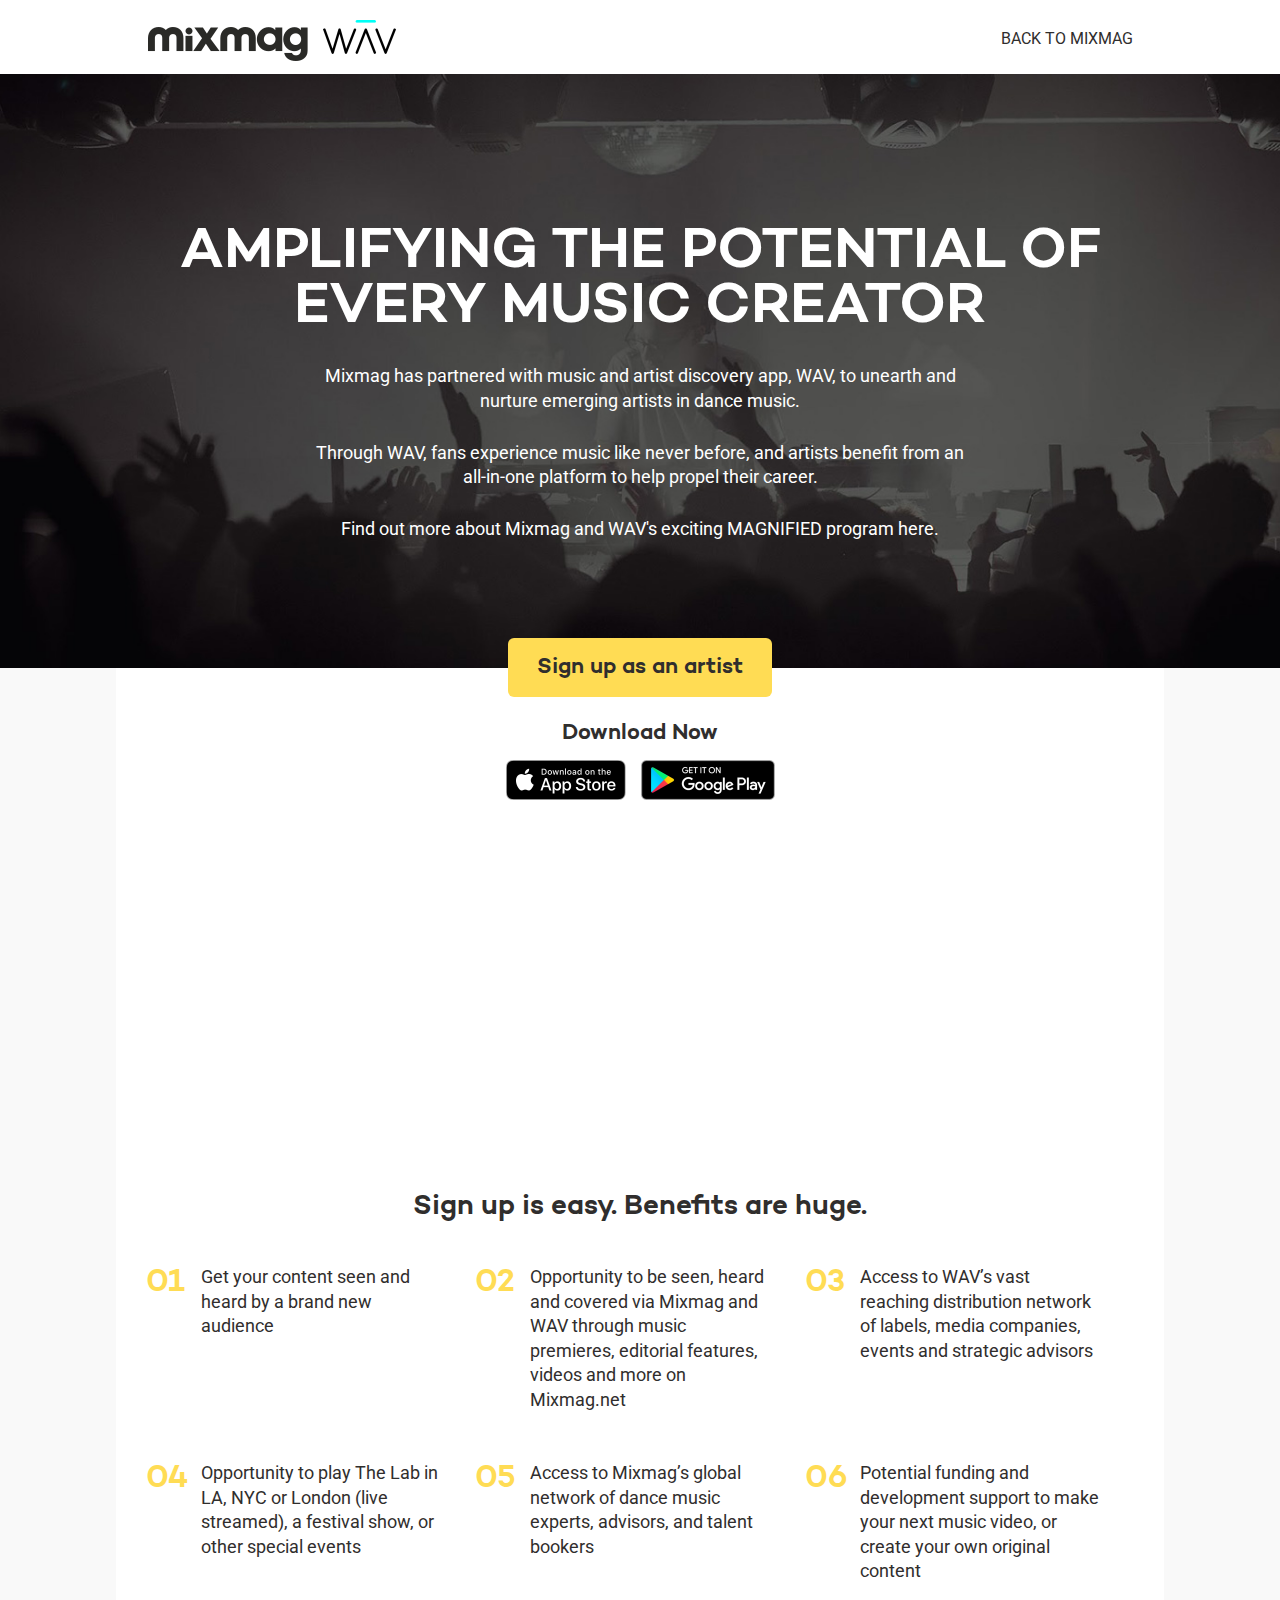
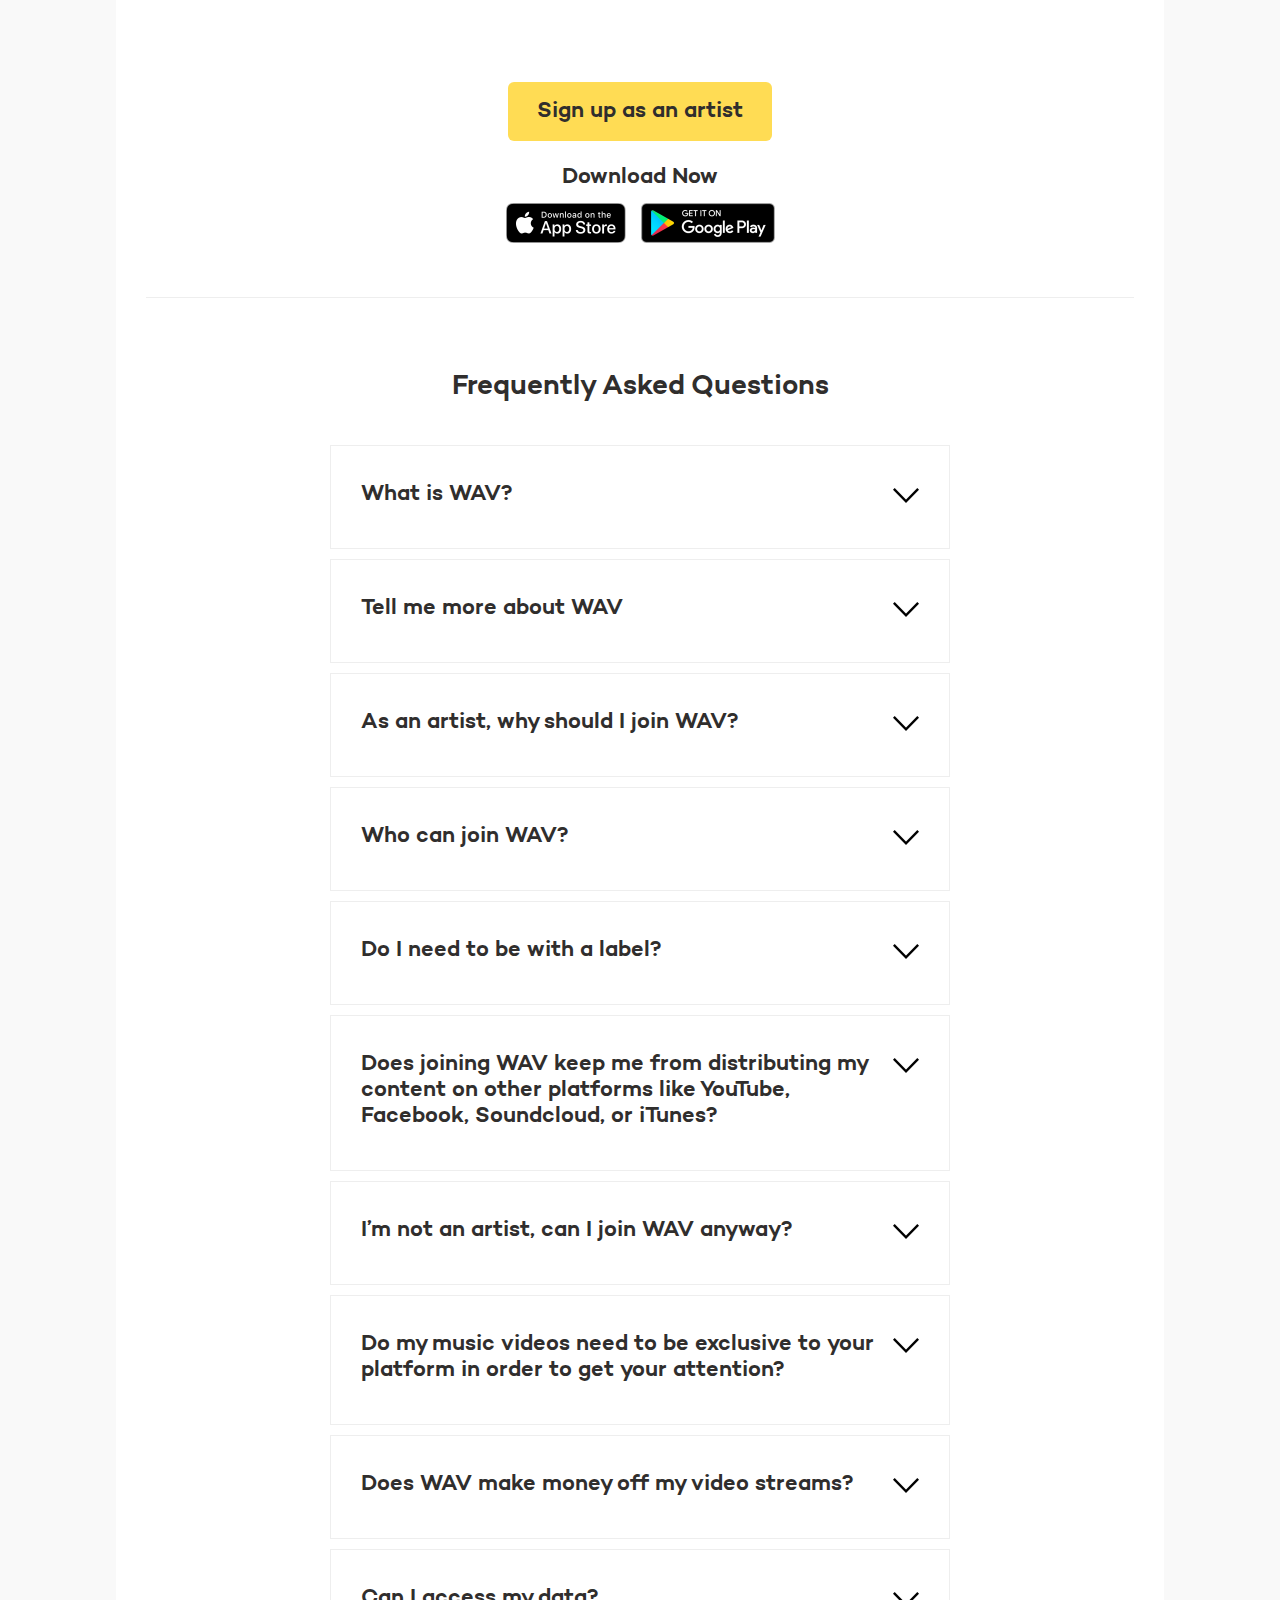
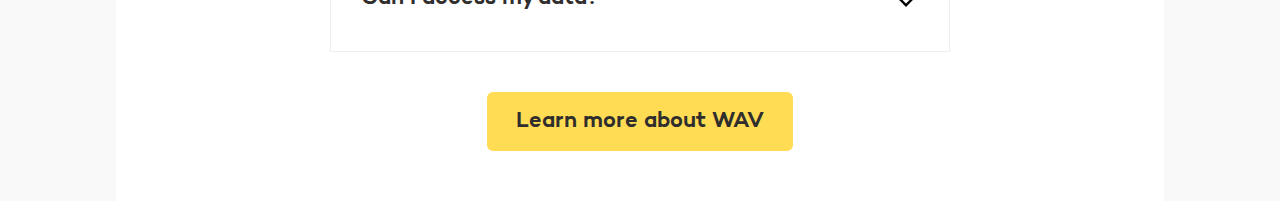
==== index.html @ dc978775 "Update index.html" ====
<!doctype html>
<html class="no-js">
<head>
	<meta charset="utf-8">
	<title>Mixmag x WAV</title>
	<meta name="description" content="">
	<meta name="keywords" content="">
	<meta name="viewport" content="width=device-width, user-scalable=no">
	<link rel="stylesheet" type="text/css" href="css/main.css">
	<link href='https://fonts.googleapis.com/css?family=Roboto:400,600' rel='stylesheet' type='text/css'>
	<!--[if lt IE 9]>
		<script src="//cdnjs.cloudflare.com/ajax/libs/html5shiv/3.7.2/html5shiv.min.js"></script>
	<![endif]-->
    <!-- Global site tag (gtag.js) - Google Analytics -->
<script async src="https://www.googletagmanager.com/gtag/js?id=UA-59534264-23"></script>
<script>
  window.dataLayer = window.dataLayer || [];
  function gtag(){dataLayer.push(arguments);}
  gtag('js', new Date());

  gtag('config', 'UA-59534264-23');
</script>
</head>
<body>
	
	<!-- Start landing_page -->
	<main class="landing_page">
		<header class="main" role="banner">
			<nav>
				<div>
					<div class="logo">
						<img class="logo-mixmag" src="images/logo-mixmag-wav@2x.png" height="42" width="248" alt="Logo wav">
					</div>
					<a href="https://mixmag.net/" class="goback">BACK TO <span>MIXMAG</span></a>
				</div>
			</nav>
			<div class="hero">
				<article>
					<h1 class="title">AMPLIFYING THE POTENTIAL OF EVERY MUSIC CREATOR</h1>
					<p>Mixmag has partnered with music and artist discovery app, WAV, to unearth and nurture emerging artists in dance music.</p>
					<p>Through WAV, fans experience music like never before, and artists benefit from an all-in-one platform to help propel their career.</p>
                    
                    <p>Find out more about Mixmag and WAV's exciting MAGNIFIED program <a href="https://mixmag.net/feature/magnified-the-artists-shaping-the-future-of-dance-music?token=fPuENewsWARDb0DiuFyl8geKh4L1HfcB" target="_blank">here</a>.</p>
				</article>
			</div>
		</header>

		<section>
			<div class="dl first">
				<div class="cta">
					<a href="https://wav.media/user/signup" target="_blank" class="">Sign up as an artist</a>
				</div>
				<span>Download Now</span>
				<div>
					<a href="https://oqk-c.tlnk.io/serve?action=click&campaign_id_ios=440393&destination_id_ios=521797&my_campaign=The%20LAB&my_publisher=Mixmag&publisher_id=360572&site_id_ios=141931" target="_blank"><img src="images/dl-appstore.png" height="40" width="120" alt=""></a>
					<a href="https://8eo-8.tlnk.io/serve?action=click&campaign_id_android=440392&destination_id_android=521796&my_campaign=The%20LAB&my_publisher=Mixmag&publisher_id=360572&site_id_android=141930" target="_blank"><img src="images/dl-gplay.png" height="40" width="134" alt=""></a>
				</div>
			</div>
			<article>

                <iframe width="560" height="315" src="https://www.youtube.com/embed/YQsqRh5EuH8" frameborder="0" allow="autoplay; encrypted-media" allowfullscreen></iframe>
                
				<div class="container">
					
					<h2 class="h2">Sign up is easy. Benefits are huge.</h2>
					<ul class="yellow-list">
						<li>
							<p>Get your content seen and heard by a brand new audience</p>
						</li>
						<li>
							<p>Opportunity to be seen, heard and covered via Mixmag and WAV through music premieres, editorial features, videos and more on Mixmag.net</p>
						</li>
						<li>
							<p>Access to WAV’s vast reaching distribution network of labels, media companies, events and strategic advisors</p>
						</li>
						<li>
							<p>Opportunity to play The Lab in LA, NYC or London (live streamed), a festival show, or other special events</p>
						</li>
						<li>
							<p>Access to Mixmag’s global network of dance music experts, advisors, and talent bookers</p>
						</li>
						<li>
							<p>Potential funding and development support to make your next music video, or create your own original content</p>
						</li>
					</ul>

					<div class="dl second">
						<div class="cta">
							<a href="https://wav.media/user/signup" target="_blank" class="">Sign up as an artist</a>
						</div>
						<span>Download Now</span>
						<div>
							<a href="https://oqk-c.tlnk.io/serve?action=click&campaign_id_ios=440393&destination_id_ios=521797&my_campaign=The%20LAB&my_publisher=Mixmag&publisher_id=360572&site_id_ios=141931" target="_blank"><img src="images/dl-appstore.png" height="40" width="120" alt=""></a>
							<a href="https://8eo-8.tlnk.io/serve?action=click&campaign_id_android=440392&destination_id_android=521796&my_campaign=The%20LAB&my_publisher=Mixmag&publisher_id=360572&site_id_android=141930" target="_blank"><img src="images/dl-gplay.png" height="40" width="134" alt=""></a>
						</div>
					</div>
				</div>
			</article>
			<article class="faq">
				<div class="container">
					<h2 class="h2">Frequently Asked Questions</h2>
				</div>

				<ul class="accordion-list maxwidth">
					<li class="accordion-item">
						<div class="accordion-toggle">
							<h4 class="q fftitle">What is WAV?</h4>
							<i><span class="screenreader">toggle</span></i>
						</div>
						<div class="accordion-content">
							<p>WAV is an artist-first music and video platform, built to empower creators and inspire fans.</p>
						</div>
					</li>
					<li class="accordion-item">
						<div class="accordion-toggle">
							<h4 class="q fftitle">Tell me more about WAV</h4>
							<i><span class="screenreader">toggle</span></i>
						</div>
						<div class="accordion-content">
							<p>WAV lets fans discover brand-new artists, live streams, original series, curated playlists, and more. If you’re an artist, WAV makes it easy for your content to be seen and heard with our dynamic platform and unique profile pages that can be shared and linked.</p>
						</div>
					</li>
					<li class="accordion-item">
						<div class="accordion-toggle">
							<h4 class="q fftitle">As an artist, why should I join WAV?</h4>
							<i><span class="screenreader">toggle</span></i>
						</div>
						<div class="accordion-content">
							<p>WAV is a one-stop shop where you can upload your music, live stream your shows, build an audience, and interact with fans in real time. WAV is always on the lookout for top talent, and the more fans engage with your content, the more access you’ll have to WAV’s production, marketing, and label resources. Did we mention fans can support you directly through digital gifts? That too.</p>
						</div>
					</li>
					<li class="accordion-item">
						<div class="accordion-toggle">
							<h4 class="q fftitle">Who can join WAV?</h4>
							<i><span class="screenreader">toggle</span></i>
						</div>
						<div class="accordion-content">
							<p>Anyone can join WAV, no matter if you’re an artist, fan, or casual listener.</p>
						</div>
					</li>
					<li class="accordion-item">
						<div class="accordion-toggle">
							<h4 class="q fftitle">Do I need to be with a label?</h4>
							<i><span class="screenreader">toggle</span></i>
						</div>
						<div class="accordion-content">
							<p>Nope. WAV is dedicated to supporting emerging artists. You can join as an independent artist or as a signed artist with a label, distributor, or publisher.</p>
						</div>
					</li>
					<li class="accordion-item">
						<div class="accordion-toggle">
							<h4 class="q fftitle">Does joining WAV keep me from distributing my content on other platforms like YouTube, Facebook, Soundcloud, or iTunes?</h4>
							<i><span class="screenreader">toggle</span></i>
						</div>
						<div class="accordion-content">
							<p>Not at all. You can use WAV on a non-exclusive basis, so you are free to use other platforms for your content.</p>
						</div>
					</li>
					<li class="accordion-item">
						<div class="accordion-toggle">
							<h4 class="q fftitle">I’m not an artist, can I join WAV anyway?</h4>
							<i><span class="screenreader">toggle</span></i>
						</div>
						<div class="accordion-content">
							<p>Absolutely. Your next favorite artist is ready and waiting to be discovered.<br />
							<a href="http://wav.media/s/mixmag" target="_blank">>Download the app here</a><br />
							Ready to rabbit-hole? You can check out curated selections from Mixmag, OWSLA, and Dirtybird, as well as provocative original series, featuring Carl Craig, Danny Daze, Wax Motif, Migos, 21 Savage, Sonny Digital, Ghostface Killah, and Skrillex.</p>
						</div>
					</li>
					<li class="accordion-item">
						<div class="accordion-toggle">
							<h4 class="q fftitle">Do my music videos need to be exclusive to your platform in order to get your attention?</h4>
							<i><span class="screenreader">toggle</span></i>
						</div>
						<div class="accordion-content">
							<p>No. Great music, strong hustle, and engaged fans get our attention.</p>
						</div>
					</li>
					<li class="accordion-item">
						<div class="accordion-toggle">
							<h4 class="q fftitle">Does WAV make money off my video streams?</h4>
							<i><span class="screenreader">toggle</span></i>
						</div>
						<div class="accordion-content">
							<p>The only revenue WAV makes is through in-app purchases. We split the earnings, returning 70% back to our artist partners. Other than that, we do not generate revenue via ads, etc.</p>
						</div>
					</li>
					<li class="accordion-item">
						<div class="accordion-toggle">
							<h4 class="q fftitle">Can I access my data?</h4>
							<i><span class="screenreader">toggle</span></i>
						</div>
						<div class="accordion-content">
							<p>Yes! Your artist profile page is not only a hub for your music and video content, but it gives you access to all of your insights in one place.</p>
						</div>
					</li>
				</ul>

				<div class="cta">
					<a href="http://wav.media/event/conversion/mixmag" target="_blank" class="">Learn more about WAV </a>
				</div>
			</article>
		</section>

	</main>
	<script>
		window.jQuery || document.write('<script type="text/javascript" src="http://code.jquery.com/jquery-1.9.1.min.js"><\/script>')
	</script>
	<script src="js/main.js"></script>
	<!-- End landing_page -->
</body>
</html>
---- css/main.css ----
@import url("//hello.myfonts.net/count/37441d");
.screenreader { margin: -1px; padding: 0; width: 1px; height: 1px; overflow: hidden; clip: rect(0 0 0 0); clip: rect(0, 0, 0, 0); position: absolute; }

.landing_page { /* Normalization */ /* Universal inheritance */ /* Opinionated defaults */ }
.landing_page img { border: 0; }
.landing_page :root { -ms-overflow-style: -ms-autohiding-scrollbar; overflow-y: scroll; -webkit-text-size-adjust: 100%; -moz-text-size-adjust: 100%; -ms-text-size-adjust: 100%; text-size-adjust: 100%; }
.landing_page audio:not([controls]) { display: none; }
.landing_page details { display: block; }
.landing_page input[type="number"] { width: auto; }
.landing_page input[type="search"] { -webkit-appearance: textfield; }
.landing_page input[type="search"]::-webkit-search-cancel-button, .landing_page input[type="search"]::-webkit-search-decoration { -webkit-appearance: none; }
.landing_page main { display: block; }
.landing_page summary { display: block; }
.landing_page pre { overflow: auto; }
.landing_page progress { display: inline-block; }
.landing_page small { font-size: 75%; }
.landing_page template { display: none; }
.landing_page textarea { overflow: auto; }
.landing_page [hidden] { display: none; }
.landing_page [unselectable] { -webkit-user-select: none; -moz-user-select: none; -ms-user-select: none; user-select: none; }
.landing_page *, .landing_page *::before, .landing_page *::after { -webkit-box-sizing: inherit; box-sizing: inherit; text-decoration: inherit; }
.landing_page * { color: inherit; font-family: inherit; font-size: inherit; font-style: inherit; line-height: inherit; }
.landing_page *, .landing_page *::before, .landing_page *::after { border-style: solid; border-width: 0; }
.landing_page * { margin: 0; padding: 0; }
.landing_page :root { -webkit-box-sizing: border-box; box-sizing: border-box; cursor: default; font-family: sans-serif; line-height: 1.5em; text-rendering: optimizeLegibility; vertical-align: top; }
.landing_page button, .landing_page input, .landing_page select, .landing_page textarea { background: transparent; }
.landing_page code, .landing_page kbd, .landing_page pre, .landing_page samp { font-family: monospace, monospace; }
.landing_page input { min-height: 1.5em; }
.landing_page nav ol, .landing_page nav ul { list-style: none; }
.landing_page select { -moz-appearance: none; -webkit-appearance: none; }
.landing_page select::-ms-expand { display: none; }
.landing_page select::-ms-value { color: currentColor; }
.landing_page table { border-collapse: collapse; border-spacing: 0; }
.landing_page textarea { resize: vertical; }
.landing_page ::-moz-selection { background-color: #1F365B; color: #fff; text-shadow: none; }
.landing_page ::selection { background-color: #1F365B; color: #fff; text-shadow: none; }
@media screen { .landing_page [hidden~="screen"] { display: inherit; }
  .landing_page [hidden~="screen"]:not(:active):not(:focus):not(:target) { clip: rect(0 0 0 0) !important; position: absolute !important; } }

@font-face { font-family: 'Interstate-BlackCond'; src: url("../fonts/Interstate-BlackCond.ttf") format("truetype"); font-weight: normal; font-style: normal; }
@font-face { font-family: 'Interstate-Bold'; src: url("../fonts/Interstate-Bold.ttf") format("truetype"); font-weight: normal; font-style: normal; }
@font-face { font-family: 'Interstate-BoldCond'; src: url("../fonts/Interstate-BoldCond.ttf") format("truetype"); font-weight: normal; font-style: normal; }
@font-face { font-family: 'Interstate-Regular'; src: url("../fonts/Interstate-Regular.ttf") format("truetype"); font-weight: normal; font-style: normal; }
/* @import must be at top of file, otherwise CSS will not work */
@font-face { font-family: 'Campton-SemiBold'; src: url("../fonts/37441D_0_0.eot"); src: url("../fonts/37441D_0_0.eot?#iefix") format("embedded-opentype"), url("../fonts/37441D_0_0.woff2") format("woff2"), url("../fonts/37441D_0_0.woff") format("woff"), url("../fonts/37441D_0_0.ttf") format("truetype"); }
html, body { height: 100%; margin: 0; padding: 0; }

/* ==========================================================================
	 Author's custom styles
	 ========================================================================== */
.landing_page { padding: 0; margin: 0 auto; color: #333; font-size: 22px; font-size: 1.375rem; line-height: 1.37; font-family: "Roboto", sans-serif; font-weight: normal; color: #302E2D; text-align: center; -webkit-font-smoothing: antialiased; -moz-osx-font-smoothing: grayscale; background-color: #f9f9f9; }
.landing_page strong { font-weight: 600; }
.landing_page .ftitle { font-family: "Campton-SemiBold", sans-serif; font-weight: normal; }
.landing_page h1, .landing_page h2, .landing_page h3, .landing_page h4 { font-family: "Campton-SemiBold", sans-serif; line-height: 100%; margin: 0; font-weight: normal; }
.landing_page a { text-decoration: none; }
.landing_page p { margin: 0; }
.landing_page img { height: auto; max-width: 100%; }
.landing_page article { position: relative; margin-left: auto; margin-right: auto; }
.landing_page section { margin-left: auto; margin-right: auto; max-width: 1048px; background-color: #fff; }
.landing_page section p { margin-bottom: 1em; }
.landing_page section p a { text-decoration: underline; font-weight: 600; }
.landing_page section p a:hover { text-decoration: none; }
.landing_page .transi, .landing_page .accordion-list .accordion-item .accordion-content { -webkit-transition: all 300ms ease-in-out; transition: all 300ms ease-in-out; }
.landing_page .videoWrapper { position: relative; height: 327px; }
.landing_page .videoWrapper iframe { position: absolute; top: 0; left: 0; width: 100%; height: 100%; }
.landing_page .video { position: relative; }
.landing_page .video .videoWrapper { display: none; background-color: #fff; }
.landing_page .video img { display: block; }
.landing_page .video .videoCTA { cursor: pointer; }
.landing_page .video .videoCTA:hover .play { opacity: 1; }
.landing_page .video .play { opacity: 0.6; -webkit-transition: 300ms ease-in-out; transition: 300ms ease-in-out; position: absolute; top: 50%; left: 50%; margin-left: -43px; margin-top: -49px; }
.landing_page .alignMiddle { height: 268px; }
.landing_page .alignMiddle p { padding: 0 40px; }
.landing_page .alignMiddle p:last-child { margin-bottom: 0; }
.landing_page .maxwidth { max-width: 620px; margin-left: auto; margin-right: auto; }
.landing_page .container, .landing_page .accordion-list .accordion-item .accordion-toggle, .landing_page .accordion-list .accordion-item .accordion-content p { padding: 0 30px; }
.landing_page .dl { position: relative; z-index: 10; text-align: center; }
.landing_page .dl span { font-family: "Campton-SemiBold", sans-serif; display: inline-block; margin-bottom: 10px; }
.landing_page .dl a { display: inline-block; margin: 0 5px; }
.landing_page .dl img { display: inline-block; }
.landing_page .dl.first { position: relative; top: -30px; }
.landing_page .dl.second { margin-bottom: 46px; }
.landing_page .cta { width: 100%; text-align: center; }
.landing_page .cta a { -webkit-transition: all 0.15s ease; transition: all 0.15s ease; font-family: "Campton-SemiBold", sans-serif; display: inline-block; margin-left: auto; margin-right: auto; background: #FFDC54; text-align: center; border-radius: 6px; font-size: 22px; font-size: 1.375rem; line-height: 59px; padding: 0 29px; margin-bottom: 20px; }
.landing_page .cta a:hover { background-color: #E2C34A; }
.landing_page header.main { margin-left: auto; margin-right: auto; text-align: left; }
.landing_page header.main nav { background-color: #fff; position: fixed; top: 0; left: 0; right: 0; margin-left: auto; margin-right: auto; z-index: 20; padding-top: 20px; padding-bottom: 5px; padding-left: 20px; padding-right: 20px; }
.landing_page header.main nav div { max-width: 985px; margin-left: auto; margin-right: auto; position: relative; }
.landing_page header.main nav .logo-mixmag { width: 200px; }
@media only screen and (min-width: 450px) { .landing_page header.main nav .logo-mixmag { width: 248px; } }
.landing_page header.main nav a.goback { font-size: 16px; font-size: 1rem; line-height: 95%; padding-top: 5px; position: absolute; top: 0; right: 0; }
@media only screen and (min-width: 600px) { .landing_page header.main nav a.goback { padding-top: 11px; } }
.landing_page header.main nav a.goback span { display: block; }
@media only screen and (min-width: 600px) { .landing_page header.main nav a.goback span { display: inline; } }
.landing_page header.main .hero { text-align: center; color: #fff; background: url(../images/hero_bg.jpg) center top no-repeat; background-size: cover; position: relative; }
.landing_page header.main .hero article { padding-top: 155px; padding-left: 30px; padding-right: 30px; padding-bottom: 107px; }
@media only screen and (min-width: 600px) { .landing_page header.main .hero article { padding-top: 225px; padding-bottom: 100px; } }
.landing_page header.main .hero .title { text-transform: uppercase; line-height: 95%; font-size: 7vw; margin-bottom: 40px; max-width: 1008px; margin-left: auto; margin-right: auto; }
@media only screen and (min-width: 450px) { .landing_page header.main .hero .title { font-size: 40px; font-size: 2.5rem; } }
@media only screen and (min-width: 600px) { .landing_page header.main .hero .title { margin-bottom: 29px; font-size: 58px; font-size: 3.625rem; } }
.landing_page header.main .hero p { max-width: 660px; margin-left: auto; margin-right: auto; margin-bottom: 1.5em; font-size: 18px; font-size: 1.125rem; }
.landing_page .video { margin-bottom: 49px; max-width: 580px; margin-left: auto; margin-right: auto; }
@media only screen and (min-width: 600px) { .landing_page .video { padding-top: 28px; margin-bottom: 44px; } }
.landing_page .h2 { font-size: 24px; font-size: 1.5rem; margin-bottom: 32px; }
@media only screen and (min-width: 450px) { .landing_page .h2 { font-size: 28px; font-size: 1.75rem; } }
@media only screen and (min-width: 600px) { .landing_page .h2 { line-height: 52px; margin-top: 20px; } }
.landing_page .yellow-list { counter-reset: section; text-align: left; overflow: hidden; margin-bottom: 50px; }
.landing_page .yellow-list li { display: block; position: relative; }
@media only screen and (min-width: 600px) { .landing_page .yellow-list li { width: 50%; float: left; margin-bottom: 30px; }
  .landing_page .yellow-list li p { padding-right: 32px; } }
@media only screen and (min-width: 1024px) { .landing_page .yellow-list li { width: 33.33%; } }
.landing_page .yellow-list li:before { counter-increment: section; color: #FFDC54; position: absolute; left: 0; top: 0; font-family: "Campton-SemiBold", sans-serif; font-size: 32px; font-size: 2rem; content: "0" counter(section) ""; }
@media only screen and (min-width: 600px) { .landing_page .yellow-list li:before { top: -3px; } }
.landing_page .yellow-list li p { padding-left: 55px; font-size: 18px; font-size: 1.125rem; }
.landing_page .faq { position: relative; padding-top: 44px; padding-bottom: 30px; }
.landing_page .faq:before { left: 30px; right: 30px; position: absolute; top: 0; background-color: #eee; height: 1px; }
@media only screen and (min-width: 600px) { .landing_page .faq:before { display: block; content: ""; } }
.landing_page .accordion-list { text-align: left; overflow: hidden; margin-bottom: 30px; }
.landing_page .accordion-list .accordion-item { display: block; padding-bottom: 26px; border: 1px solid #EEEEEE; border-color-left: transparent; border-color-right: transparent; margin-bottom: 10px; }
@media only screen and (min-width: 600px) { .landing_page .accordion-list .accordion-item { border-color: #EEEEEE; } }
.landing_page .accordion-list .accordion-item .accordion-toggle { cursor: pointer; padding-top: 36px; position: relative; font-family: "Campton-SemiBold", sans-serif; font-size: 20px; font-size: 1.25rem; }
@media only screen and (min-width: 600px) { .landing_page .accordion-list .accordion-item .accordion-toggle { font-size: 22px; font-size: 1.375rem; } }
.landing_page .accordion-list .accordion-item .accordion-toggle .q { padding-right: 40px; padding-bottom: 14px; line-height: 118%; }
.landing_page .accordion-list .accordion-item .accordion-toggle i { -webkit-transition: all 0.1s ease; transition: all 0.1s ease; display: block; position: absolute; right: 30px; top: 42px; width: 26px; height: 15px; background: url(../images/icon-arrow.png) center top no-repeat; background-size: 100%; }
.landing_page .accordion-list .accordion-item.is-open { background-color: #F9F9F9; }
.landing_page .accordion-list .accordion-item.is-open .accordion-toggle i { -webkit-transform: rotate(180deg); transform: rotate(180deg); }
.landing_page .accordion-list .accordion-item.is-open .accordion-content { max-height: 500px; }
.landing_page .accordion-list .accordion-item .accordion-content { overflow: hidden; max-height: 0; }
.landing_page .accordion-list .accordion-item .accordion-content a { text-decoration: underline; }
.landing_page .accordion-list .accordion-item .accordion-content a:hover { text-decoration: none; }
.landing_page .accordion-list .accordion-item .accordion-content p { font-size: 18px; font-size: 1.125rem; margin-bottom: 0; }
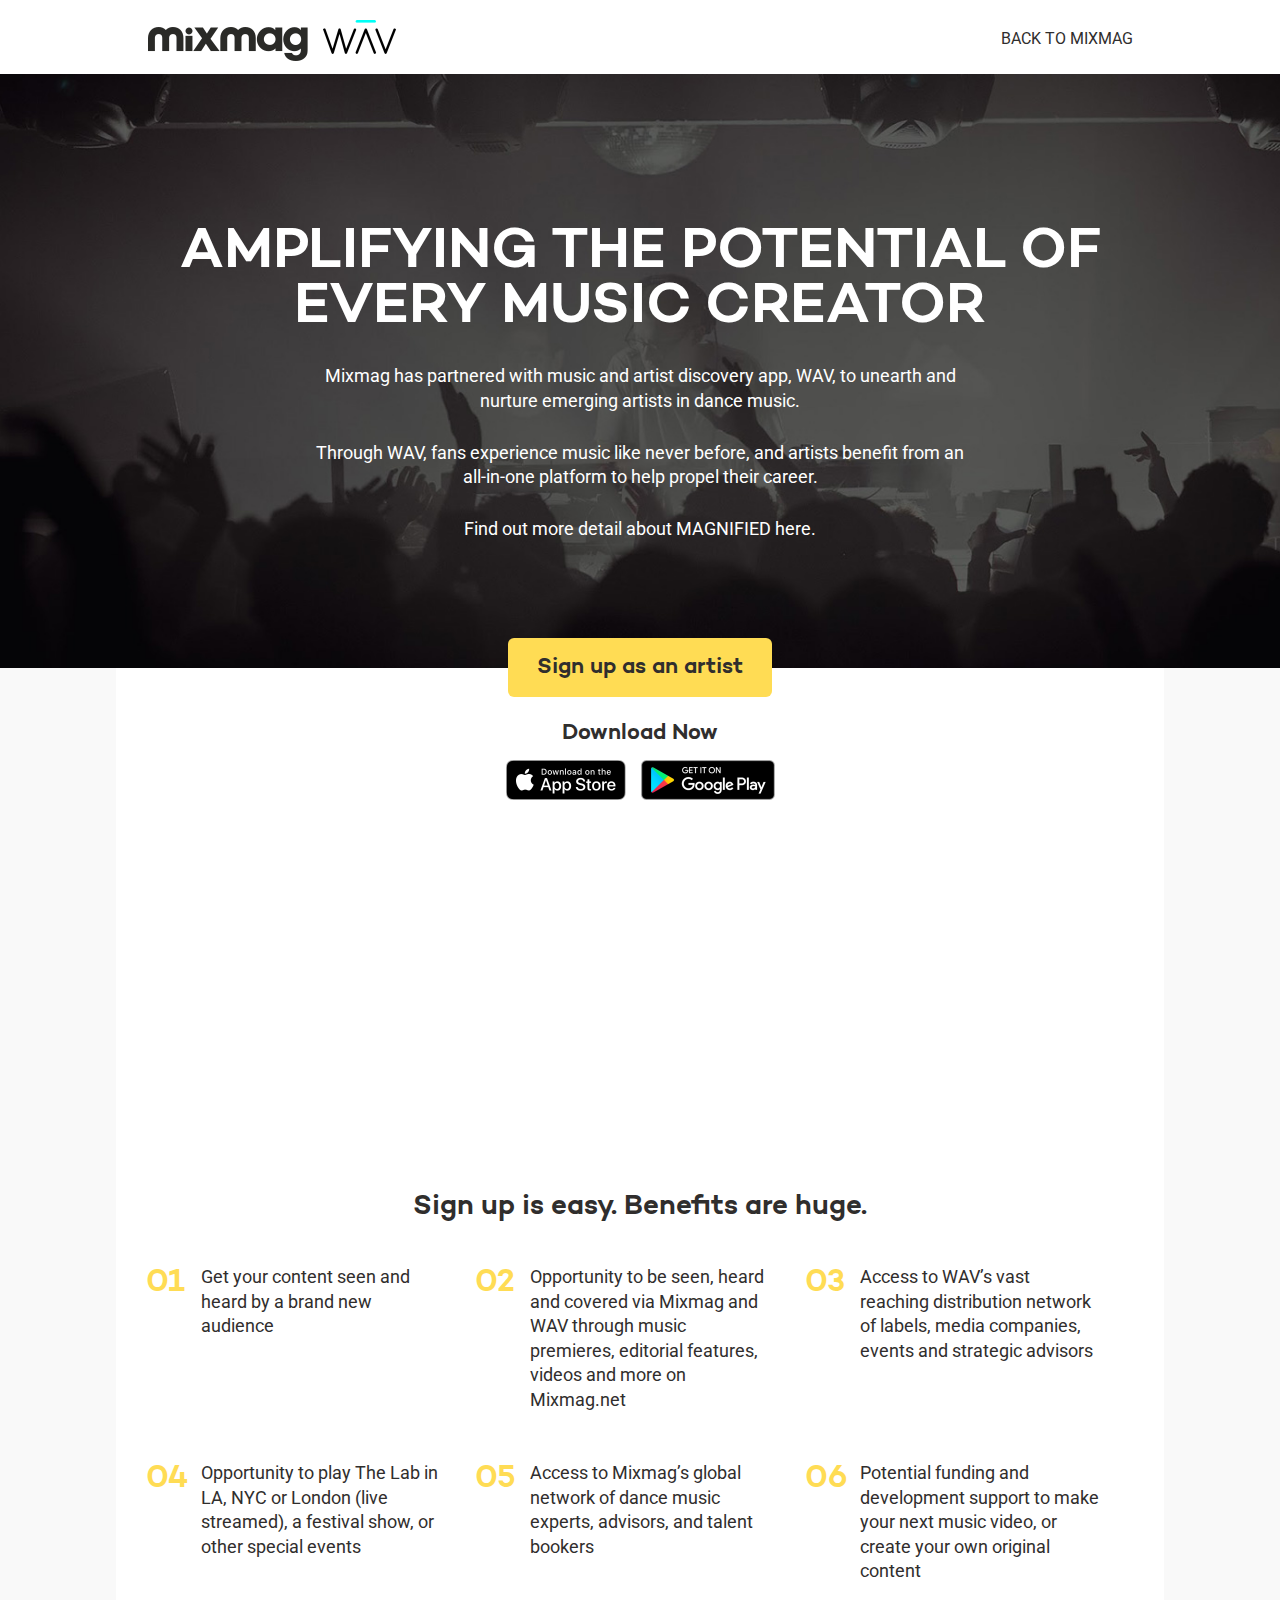
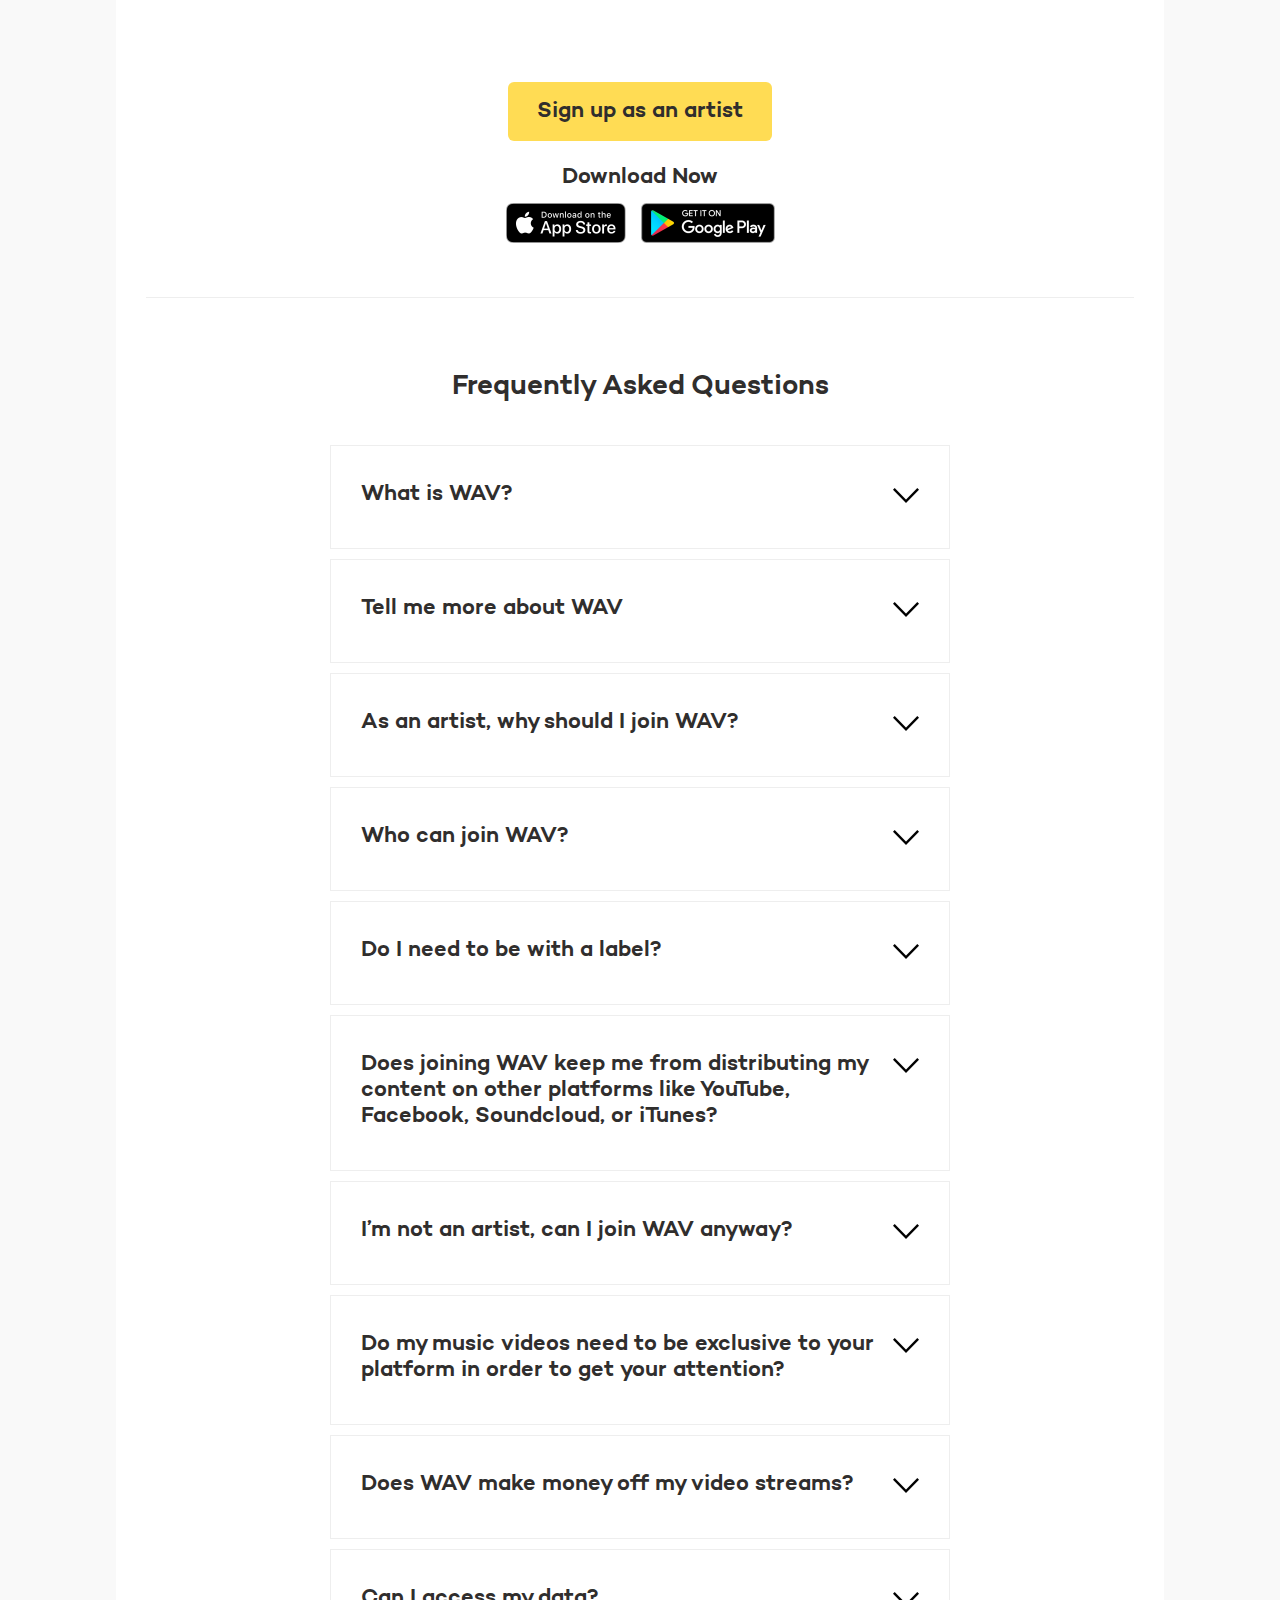
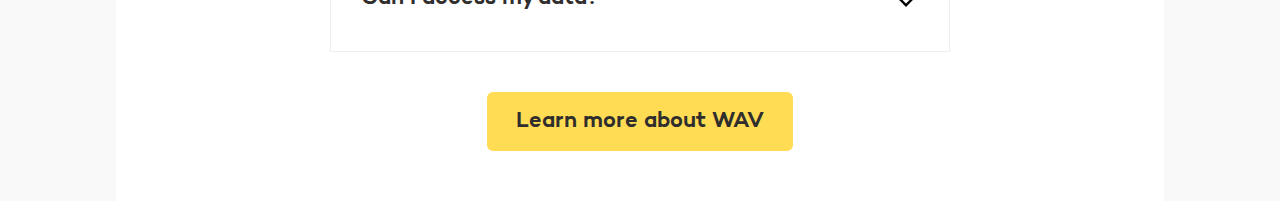
==== commit b6f5a4f9: "Update index.html" ====
--- a/index.html
+++ b/index.html
@@ -40,7 +40,7 @@
 					<p>Mixmag has partnered with music and artist discovery app, WAV, to unearth and nurture emerging artists in dance music.</p>
 					<p>Through WAV, fans experience music like never before, and artists benefit from an all-in-one platform to help propel their career.</p>
                     
-                    <p>Find out more about Mixmag and WAV's exciting MAGNIFIED program <a href="https://mixmag.net/feature/magnified-the-artists-shaping-the-future-of-dance-music?token=fPuENewsWARDb0DiuFyl8geKh4L1HfcB" target="_blank">here</a>.</p>
+                    <p class="magnified">Find out more detail about MAGNIFIED <a href="https://mixmag.net/feature/magnified-the-artists-shaping-the-future-of-dance-music?token=fPuENewsWARDb0DiuFyl8geKh4L1HfcB" target="_blank">here</a>.</p>
 				</article>
 			</div>
 		</header>
@@ -48,7 +48,7 @@
 		<section>
 			<div class="dl first">
 				<div class="cta">
-					<a href="https://wav.media/user/signup" target="_blank" class="">Sign up as an artist</a>
+					<a href="https://env-s.tlnk.io/serve?action=click&campaign_id_web=441558&destination_id_web=530400&publisher_id=360572&site_id_web=141100" target="_blank" class="">Sign up as an artist</a>
 				</div>
 				<span>Download Now</span>
 				<div>
@@ -86,7 +86,7 @@
 
 					<div class="dl second">
 						<div class="cta">
-							<a href="https://wav.media/user/signup" target="_blank" class="">Sign up as an artist</a>
+							<a href="https://env-s.tlnk.io/serve?action=click&campaign_id_web=441558&destination_id_web=530400&publisher_id=360572&site_id_web=141100" target="_blank" class="">Sign up as an artist</a>
 						</div>
 						<span>Download Now</span>
 						<div>
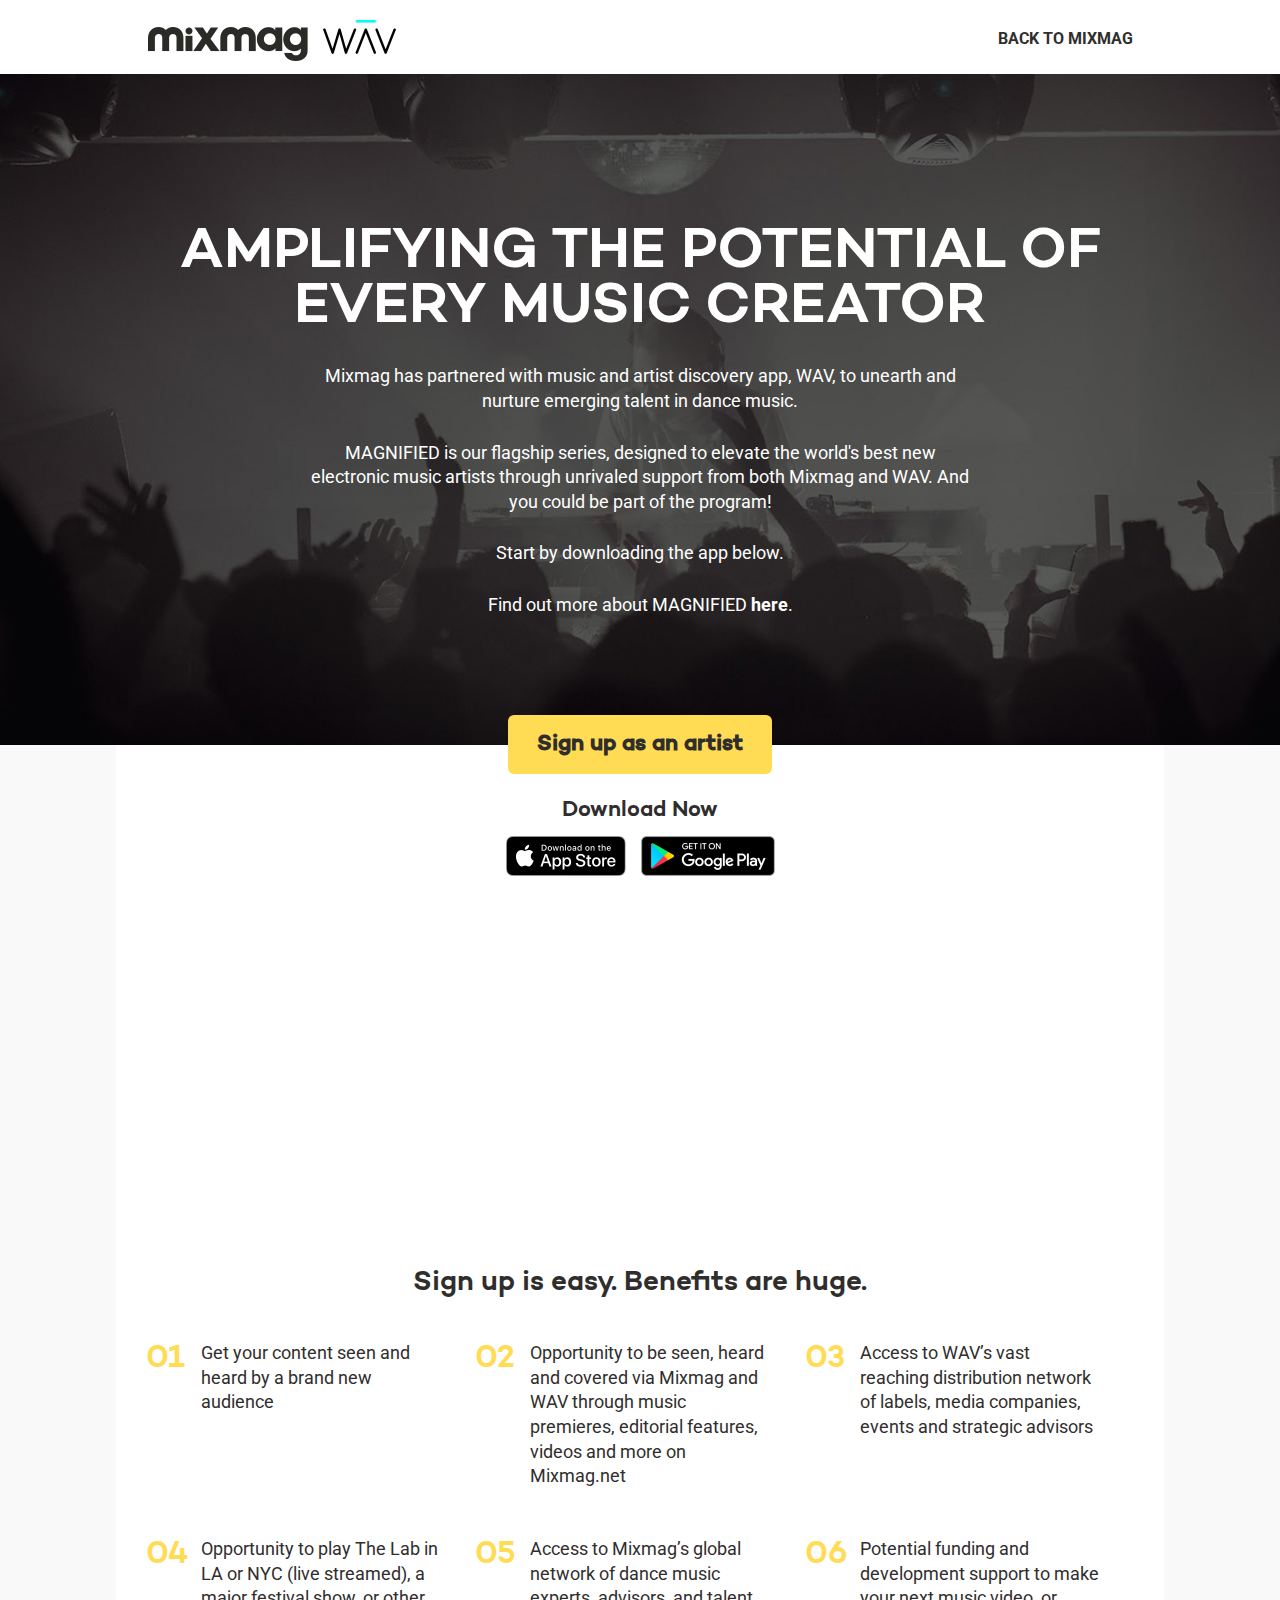
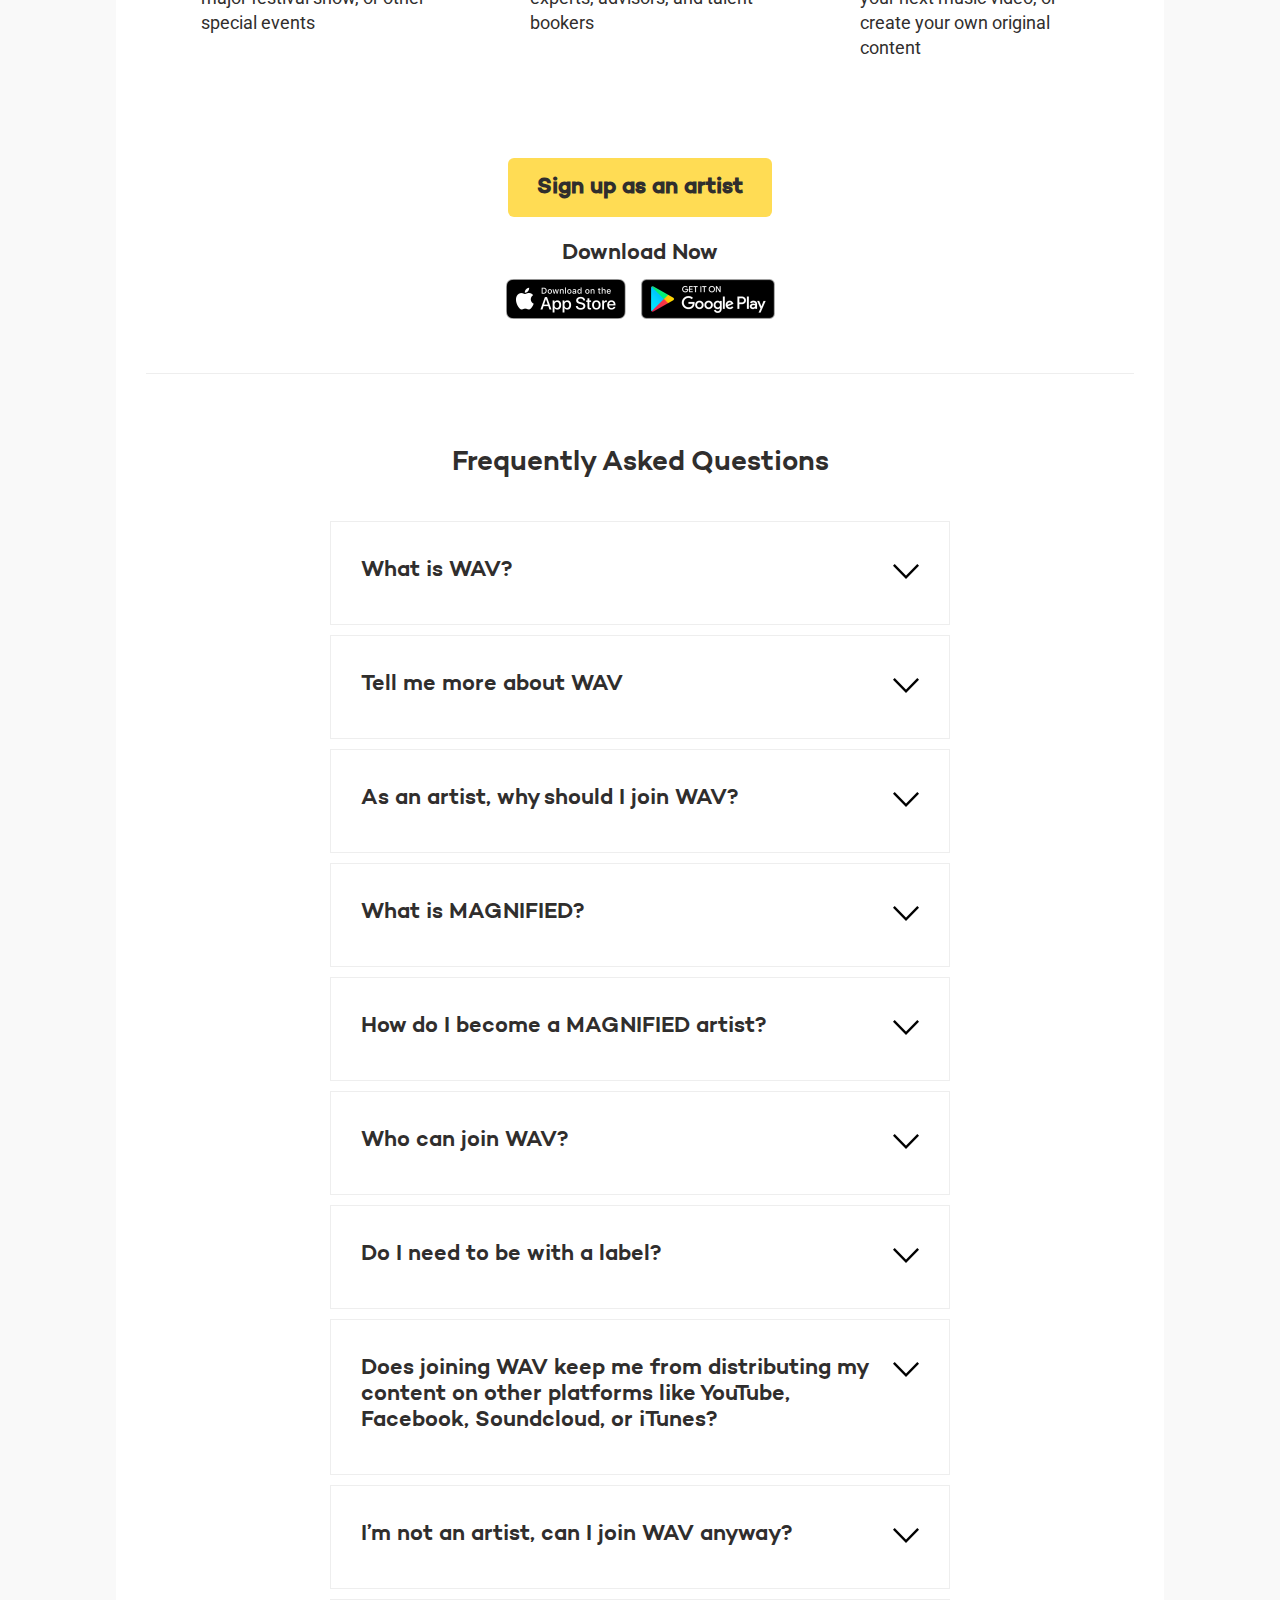
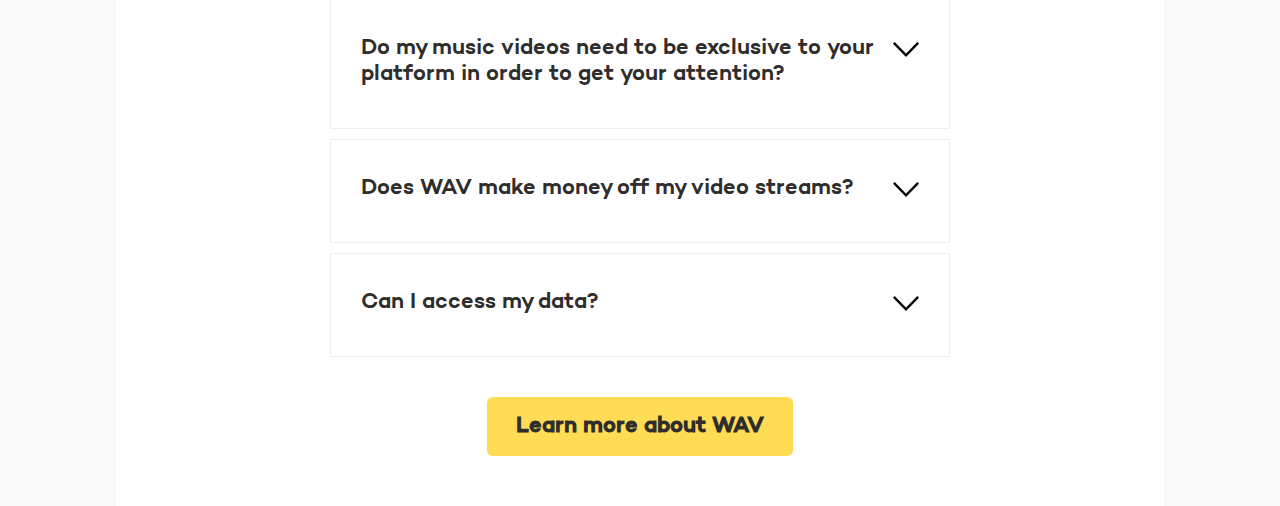
==== commit 20080718: "Update index.html" ====
--- a/index.html
+++ b/index.html
@@ -22,7 +22,7 @@
 </script>
 </head>
 <body>
-	
+
 	<!-- Start landing_page -->
 	<main class="landing_page">
 		<header class="main" role="banner">
@@ -37,10 +37,10 @@
 			<div class="hero">
 				<article>
 					<h1 class="title">AMPLIFYING THE POTENTIAL OF EVERY MUSIC CREATOR</h1>
-					<p>Mixmag has partnered with music and artist discovery app, WAV, to unearth and nurture emerging artists in dance music.</p>
-					<p>Through WAV, fans experience music like never before, and artists benefit from an all-in-one platform to help propel their career.</p>
-                    
-                    <p class="magnified">Find out more detail about MAGNIFIED <a href="https://mixmag.net/feature/magnified-the-artists-shaping-the-future-of-dance-music?token=fPuENewsWARDb0DiuFyl8geKh4L1HfcB" target="_blank">here</a>.</p>
+					<p>Mixmag has partnered with music and artist discovery app, WAV, to unearth and nurture emerging talent in dance music.</p>
+					<p>MAGNIFIED is our flagship series, designed to elevate the world's best new electronic music artists through unrivaled support from both Mixmag and WAV.  And you could be part of the program!</p>
+					<p>Start by downloading the app below.</p>
+          <p>Find out more about MAGNIFIED <a href="https://mixmag.net/feature/magnified-the-artists-shaping-the-future-of-dance-music?token=fPuENewsWARDb0DiuFyl8geKh4L1HfcB" target="_blank">here</a>.</p>
 				</article>
 			</div>
 		</header>
@@ -59,9 +59,9 @@
 			<article>
 
                 <iframe width="560" height="315" src="https://www.youtube.com/embed/YQsqRh5EuH8" frameborder="0" allow="autoplay; encrypted-media" allowfullscreen></iframe>
-                
+
 				<div class="container">
-					
+
 					<h2 class="h2">Sign up is easy. Benefits are huge.</h2>
 					<ul class="yellow-list">
 						<li>
@@ -74,7 +74,7 @@
 							<p>Access to WAV’s vast reaching distribution network of labels, media companies, events and strategic advisors</p>
 						</li>
 						<li>
-							<p>Opportunity to play The Lab in LA, NYC or London (live streamed), a festival show, or other special events</p>
+							<p>Opportunity to play The Lab in LA or NYC (live streamed), a major festival show, or other special events</p>
 						</li>
 						<li>
 							<p>Access to Mixmag’s global network of dance music experts, advisors, and talent bookers</p>
@@ -127,6 +127,26 @@
 						</div>
 						<div class="accordion-content">
 							<p>WAV is a one-stop shop where you can upload your music, live stream your shows, build an audience, and interact with fans in real time. WAV is always on the lookout for top talent, and the more fans engage with your content, the more access you’ll have to WAV’s production, marketing, and label resources. Did we mention fans can support you directly through digital gifts? That too.</p>
+						</div>
+					</li>
+					<li class="accordion-item">
+						<div class="accordion-toggle">
+							<h4 class="q fftitle">What is MAGNIFIED?</h4>
+							<i><span class="screenreader">toggle</span></i>
+						</div>
+						<div class="accordion-content">
+							<p>MAGNIFIED is WAV and Mixmag's flagship series, designed to elevate the world's best new electronic music artists through unrivaled support from both Mixmag and WAV.</p>
+						</div>
+					</li>
+					<li class="accordion-item">
+						<div class="accordion-toggle">
+							<h4 class="q fftitle">How do I become a MAGNIFIED artist?</h4>
+							<i><span class="screenreader">toggle</span></i>
+						</div>
+						<div class="accordion-content">
+							<p>To become eligible for MAGNIFIED selection is easy. Just download the WAV app for free and sign up as an artist here: <a href="http://wav.mixmag.net">wav.mixmag.net</a></p>
+							<p>Then just start uploading content – including mixes, tracks, videos and more – for the public and the Mixmag and WAV team of experts to see.</p>
+							<p>The two artists who impress judges the most will be selected before the end of 2018 and reap the rewards very soon after that. Time to magnify your music. Find out how, here</p>
 						</div>
 					</li>
 					<li class="accordion-item">
--- a/css/main.css
+++ b/css/main.css
@@ -52,7 +52,7 @@
 .landing_page strong { font-weight: 600; }
 .landing_page .ftitle { font-family: "Campton-SemiBold", sans-serif; font-weight: normal; }
 .landing_page h1, .landing_page h2, .landing_page h3, .landing_page h4 { font-family: "Campton-SemiBold", sans-serif; line-height: 100%; margin: 0; font-weight: normal; }
-.landing_page a { text-decoration: none; }
+.landing_page a { text-decoration: none; font-weight: bold; }
 .landing_page p { margin: 0; }
 .landing_page img { height: auto; max-width: 100%; }
 .landing_page article { position: relative; margin-left: auto; margin-right: auto; }
@@ -129,3 +129,5 @@
 .landing_page .accordion-list .accordion-item .accordion-content a { text-decoration: underline; }
 .landing_page .accordion-list .accordion-item .accordion-content a:hover { text-decoration: none; }
 .landing_page .accordion-list .accordion-item .accordion-content p { font-size: 18px; font-size: 1.125rem; margin-bottom: 0; }
+p.magnified {
+  font-size: 1em !important;}
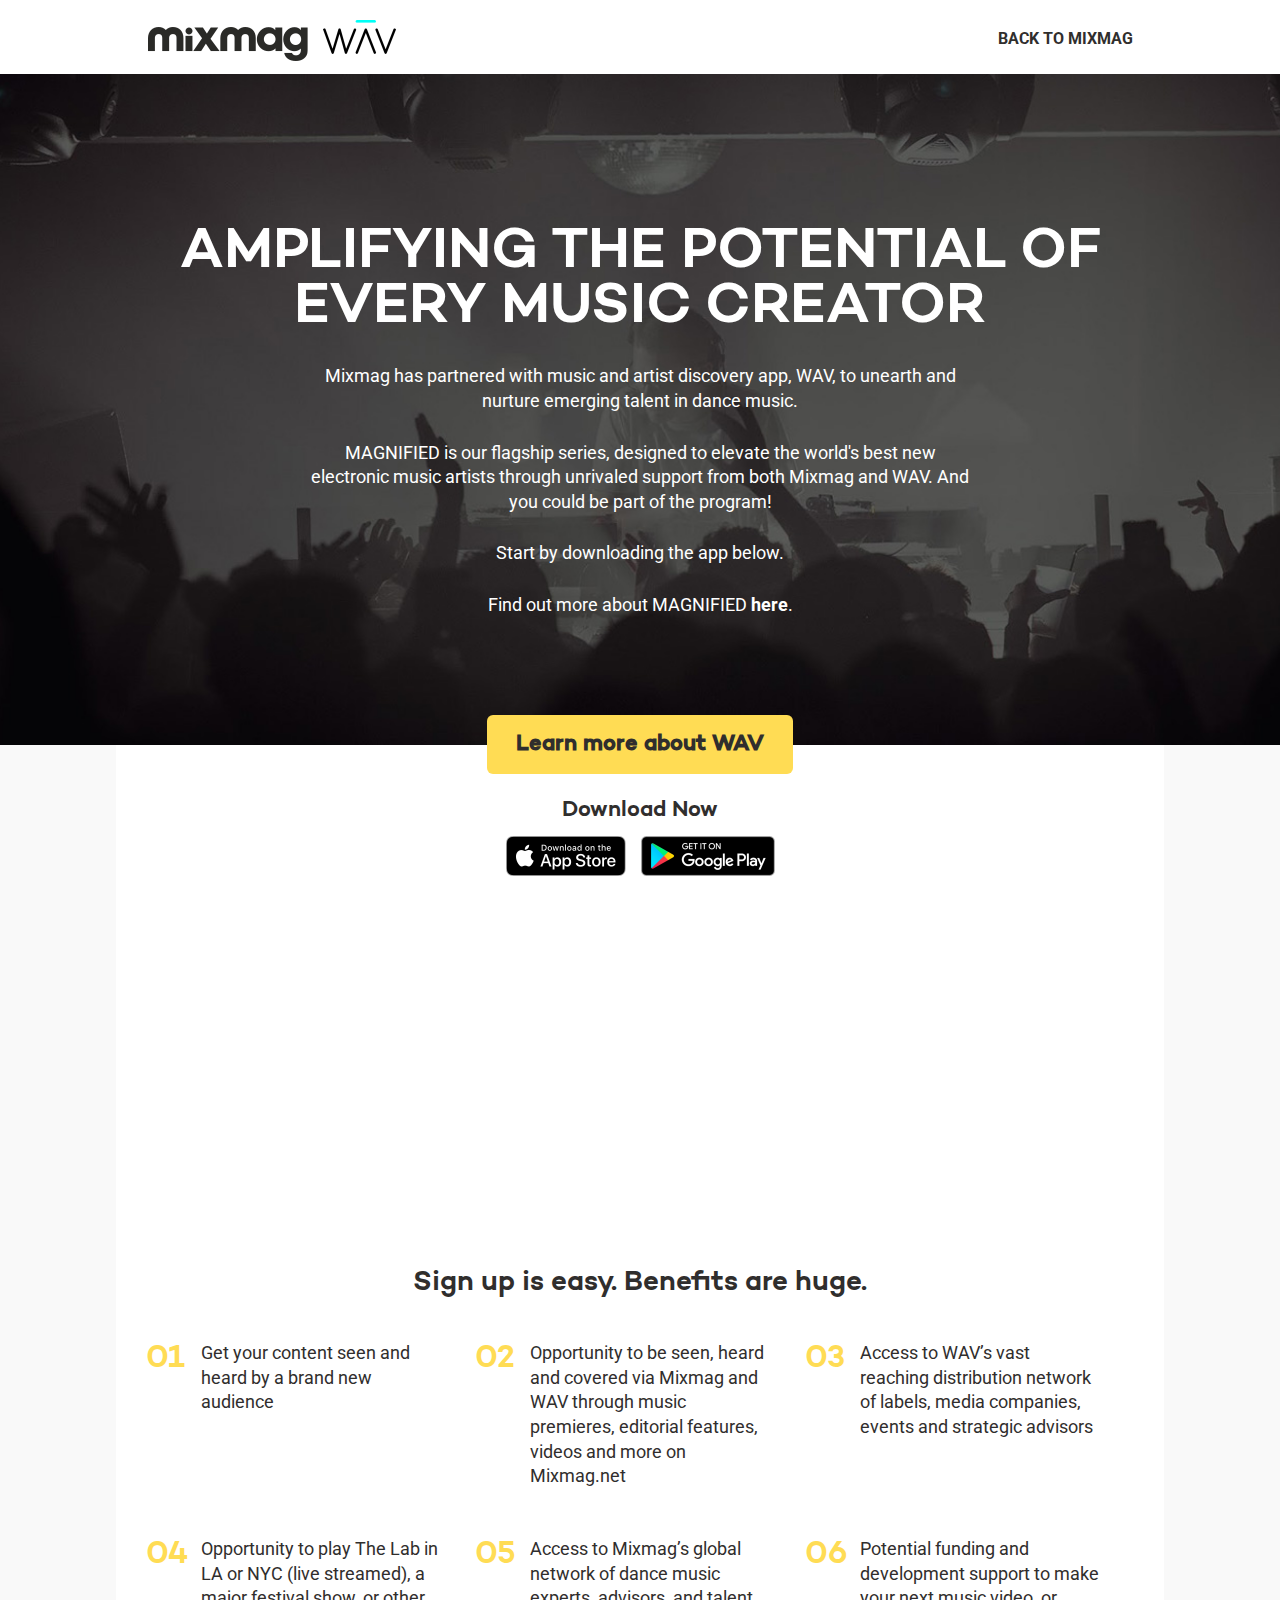
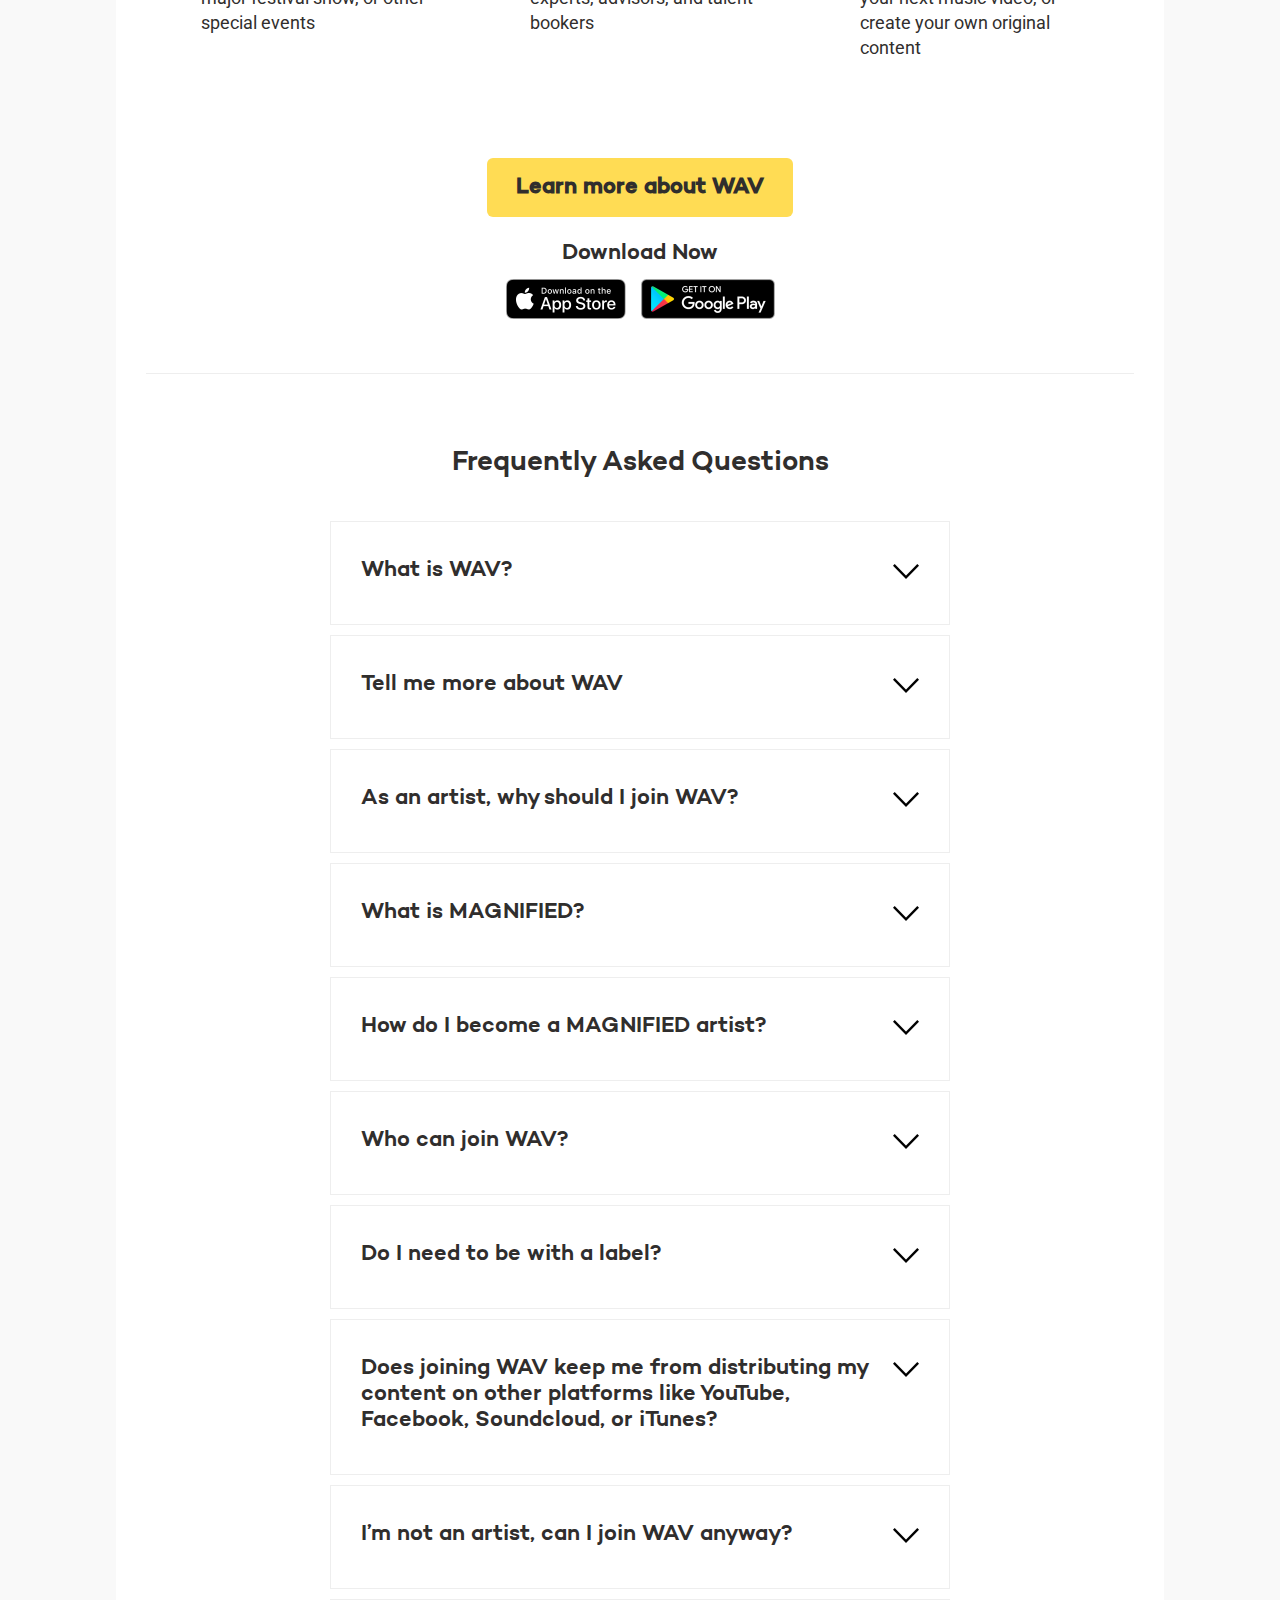
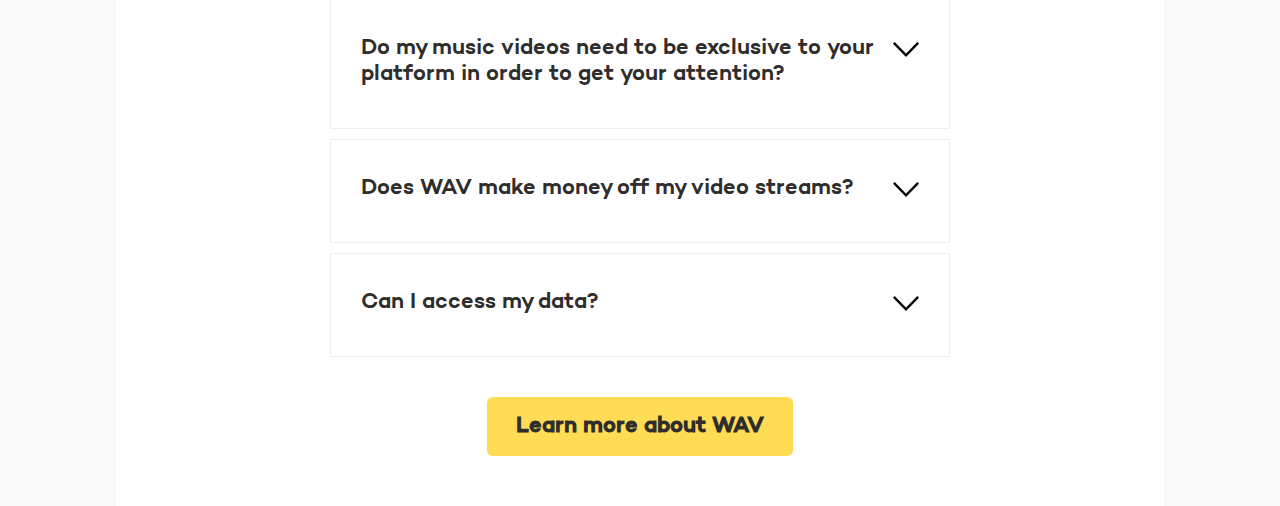
==== commit fdabfdc4: "Learn more about WAV" ====
--- a/index.html
+++ b/index.html
@@ -40,7 +40,7 @@
 					<p>Mixmag has partnered with music and artist discovery app, WAV, to unearth and nurture emerging talent in dance music.</p>
 					<p>MAGNIFIED is our flagship series, designed to elevate the world's best new electronic music artists through unrivaled support from both Mixmag and WAV.  And you could be part of the program!</p>
 					<p>Start by downloading the app below.</p>
-          <p>Find out more about MAGNIFIED <a href="https://mixmag.net/feature/magnified-the-artists-shaping-the-future-of-dance-music?token=fPuENewsWARDb0DiuFyl8geKh4L1HfcB" target="_blank">here</a>.</p>
+          <p>Find out more about MAGNIFIED <a href="https://mixmag.net/feature/magnified-helping-artists-shape-the-future-of-dance-music" target="_blank">here</a>.</p>
 				</article>
 			</div>
 		</header>
@@ -48,7 +48,7 @@
 		<section>
 			<div class="dl first">
 				<div class="cta">
-					<a href="https://env-s.tlnk.io/serve?action=click&campaign_id_web=441558&destination_id_web=530400&publisher_id=360572&site_id_web=141100" target="_blank" class="">Sign up as an artist</a>
+					<a href="http://wav.media/event/conversion/mixmag" target="_blank" class="">Learn more about WAV</a>
 				</div>
 				<span>Download Now</span>
 				<div>
@@ -86,7 +86,7 @@
 
 					<div class="dl second">
 						<div class="cta">
-							<a href="https://env-s.tlnk.io/serve?action=click&campaign_id_web=441558&destination_id_web=530400&publisher_id=360572&site_id_web=141100" target="_blank" class="">Sign up as an artist</a>
+							<a href="http://wav.media/event/conversion/mixmag" target="_blank" class="">Learn more about WAV</a>
 						</div>
 						<span>Download Now</span>
 						<div>
@@ -217,7 +217,7 @@
 				</ul>
 
 				<div class="cta">
-					<a href="http://wav.media/event/conversion/mixmag" target="_blank" class="">Learn more about WAV </a>
+					<a href="http://wav.media/event/conversion/mixmag" target="_blank" class="">Learn more about WAV</a>
 				</div>
 			</article>
 		</section>
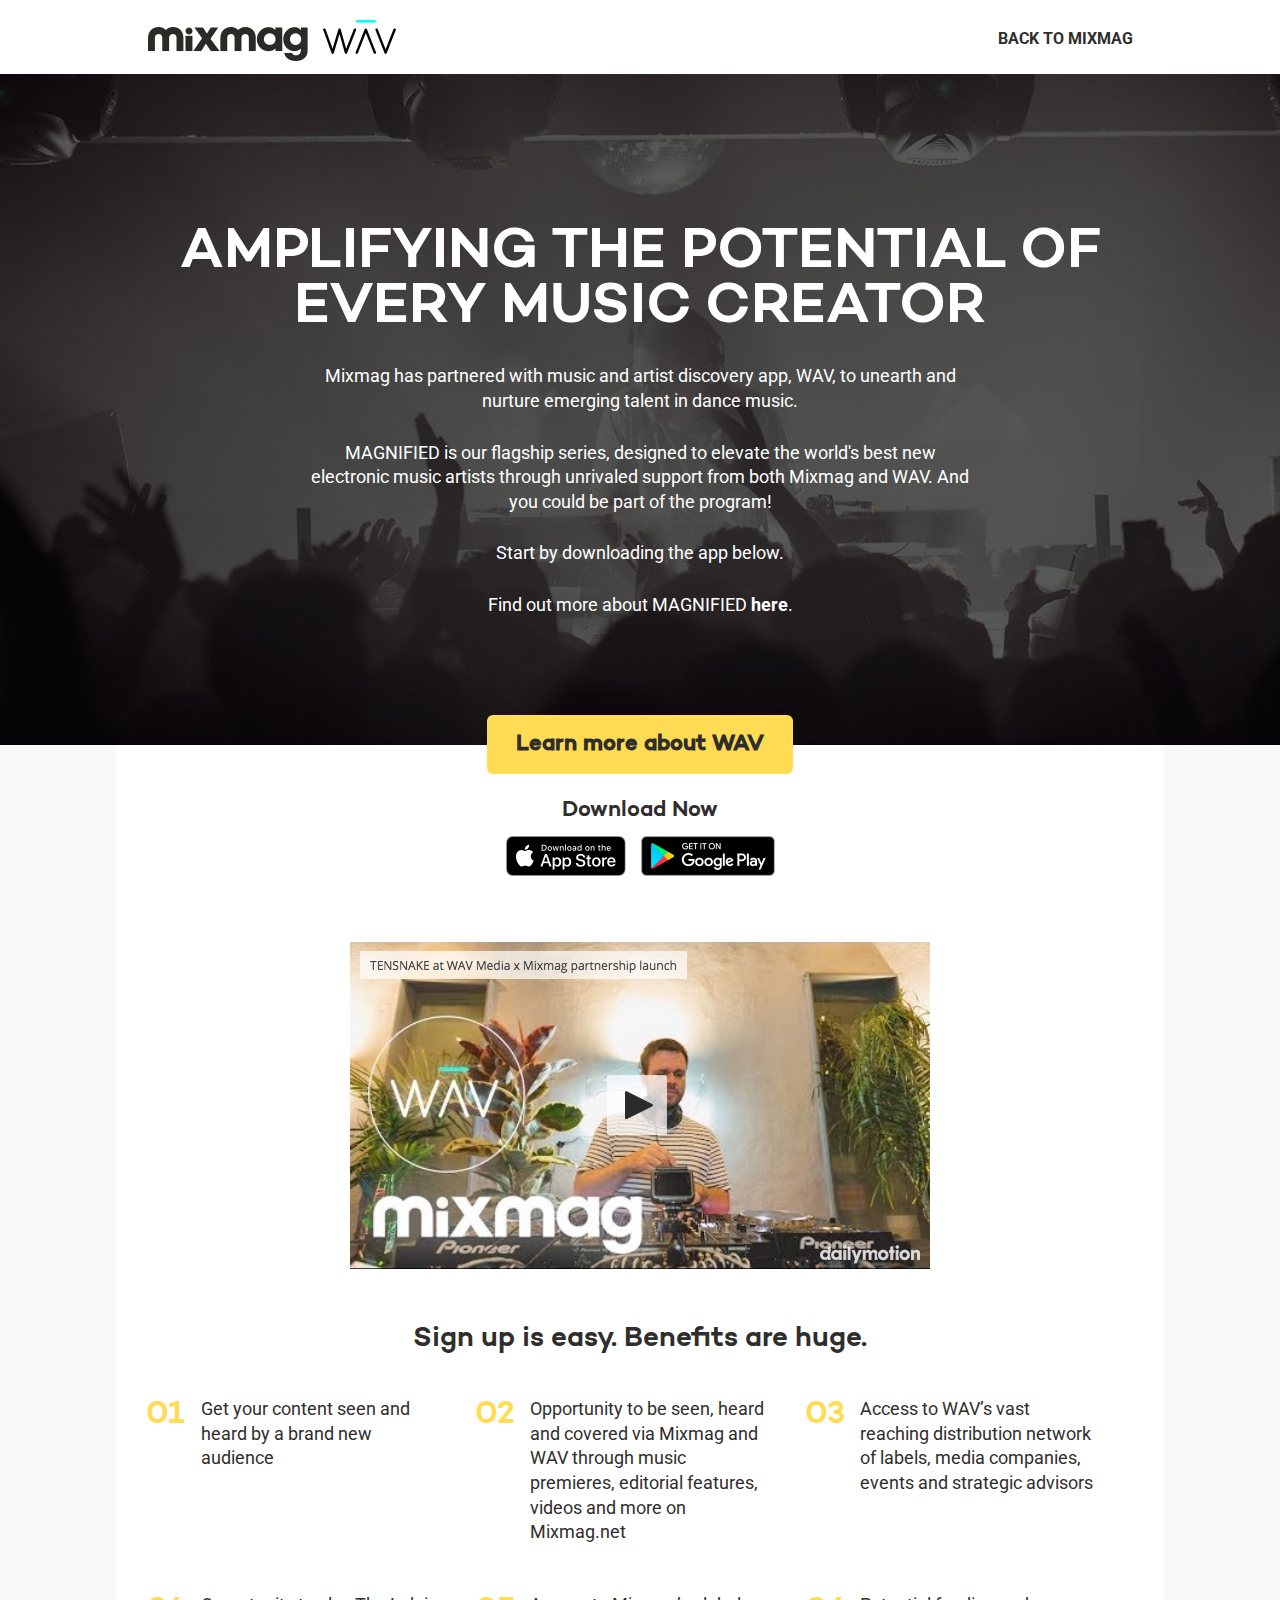
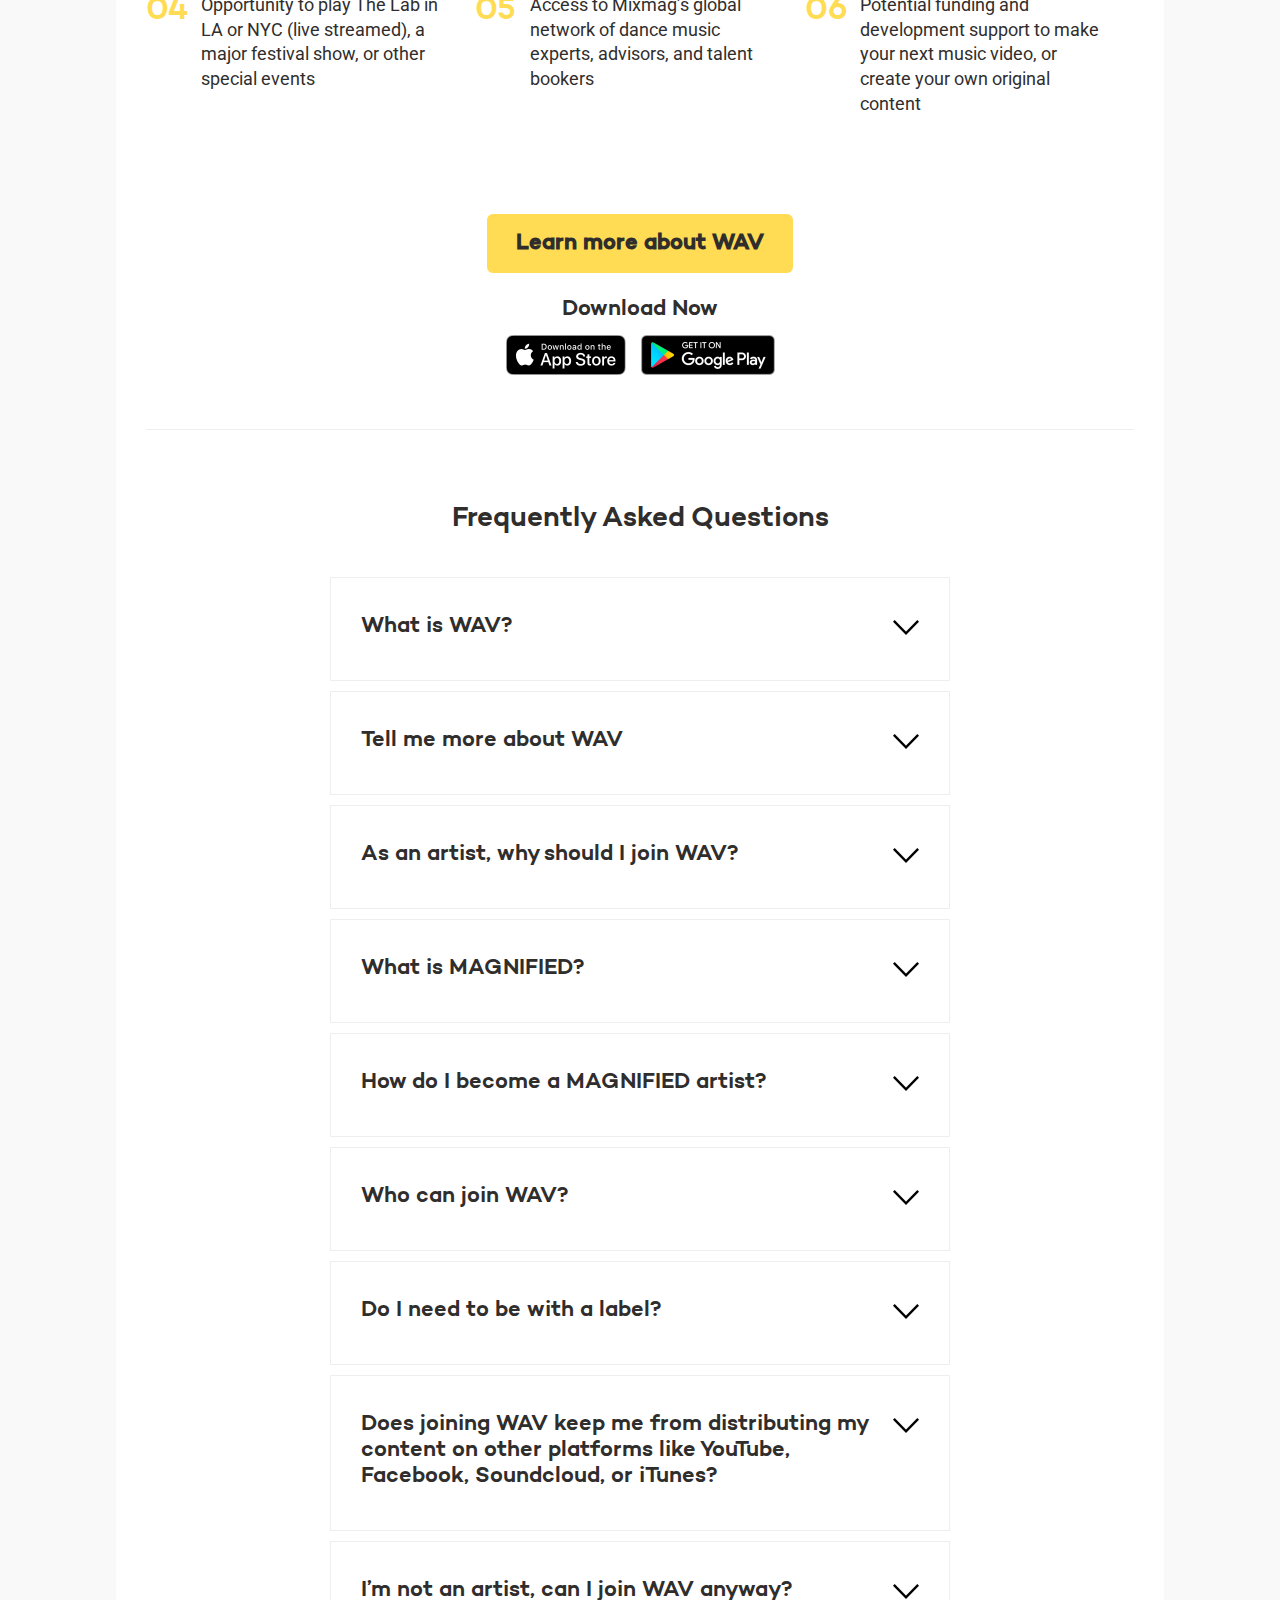
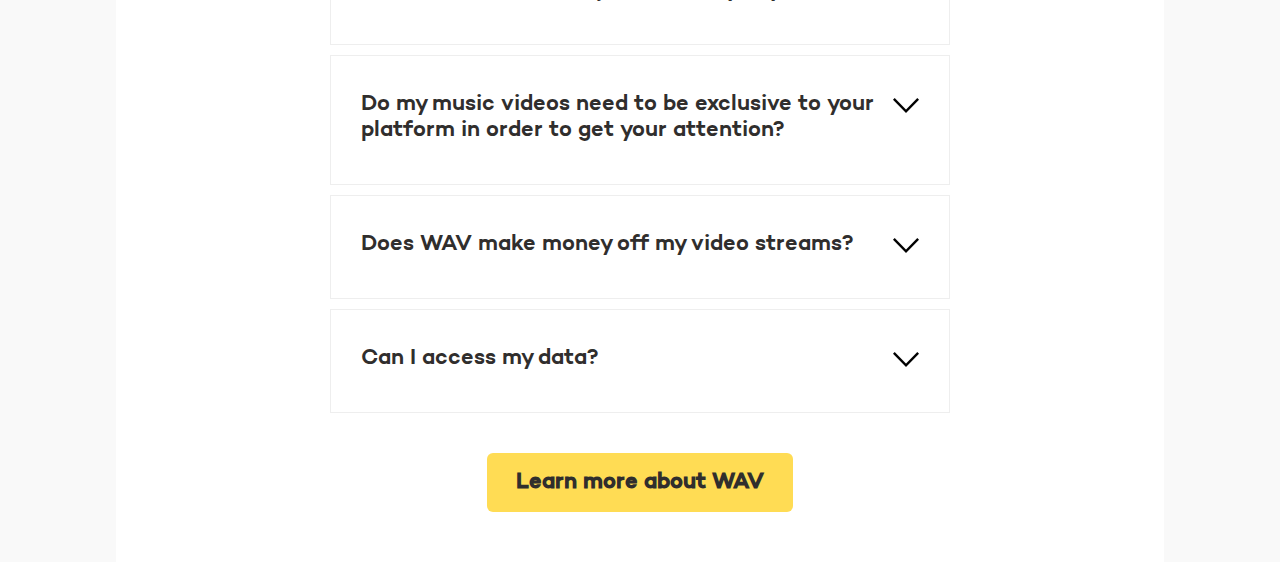
==== commit ad61a750: "Update index.html" ====
--- a/index.html
+++ b/index.html
@@ -58,7 +58,12 @@
 			</div>
 			<article>
 
-                <iframe width="560" height="315" src="https://www.youtube.com/embed/YQsqRh5EuH8" frameborder="0" allow="autoplay; encrypted-media" allowfullscreen></iframe>
+ <div class="video" data-src="https://www.youtube.com/embed/YQsqRh5EuH8?rel=0&amp;showinfo=0&amp;autoplay=1">
+<div class="videoCTA">
+<img src="images/poster.jpg" alt="Video poster">
+</div>
+<div class="videoWrapper video-player"></div>
+</div>
 
 				<div class="container">
 
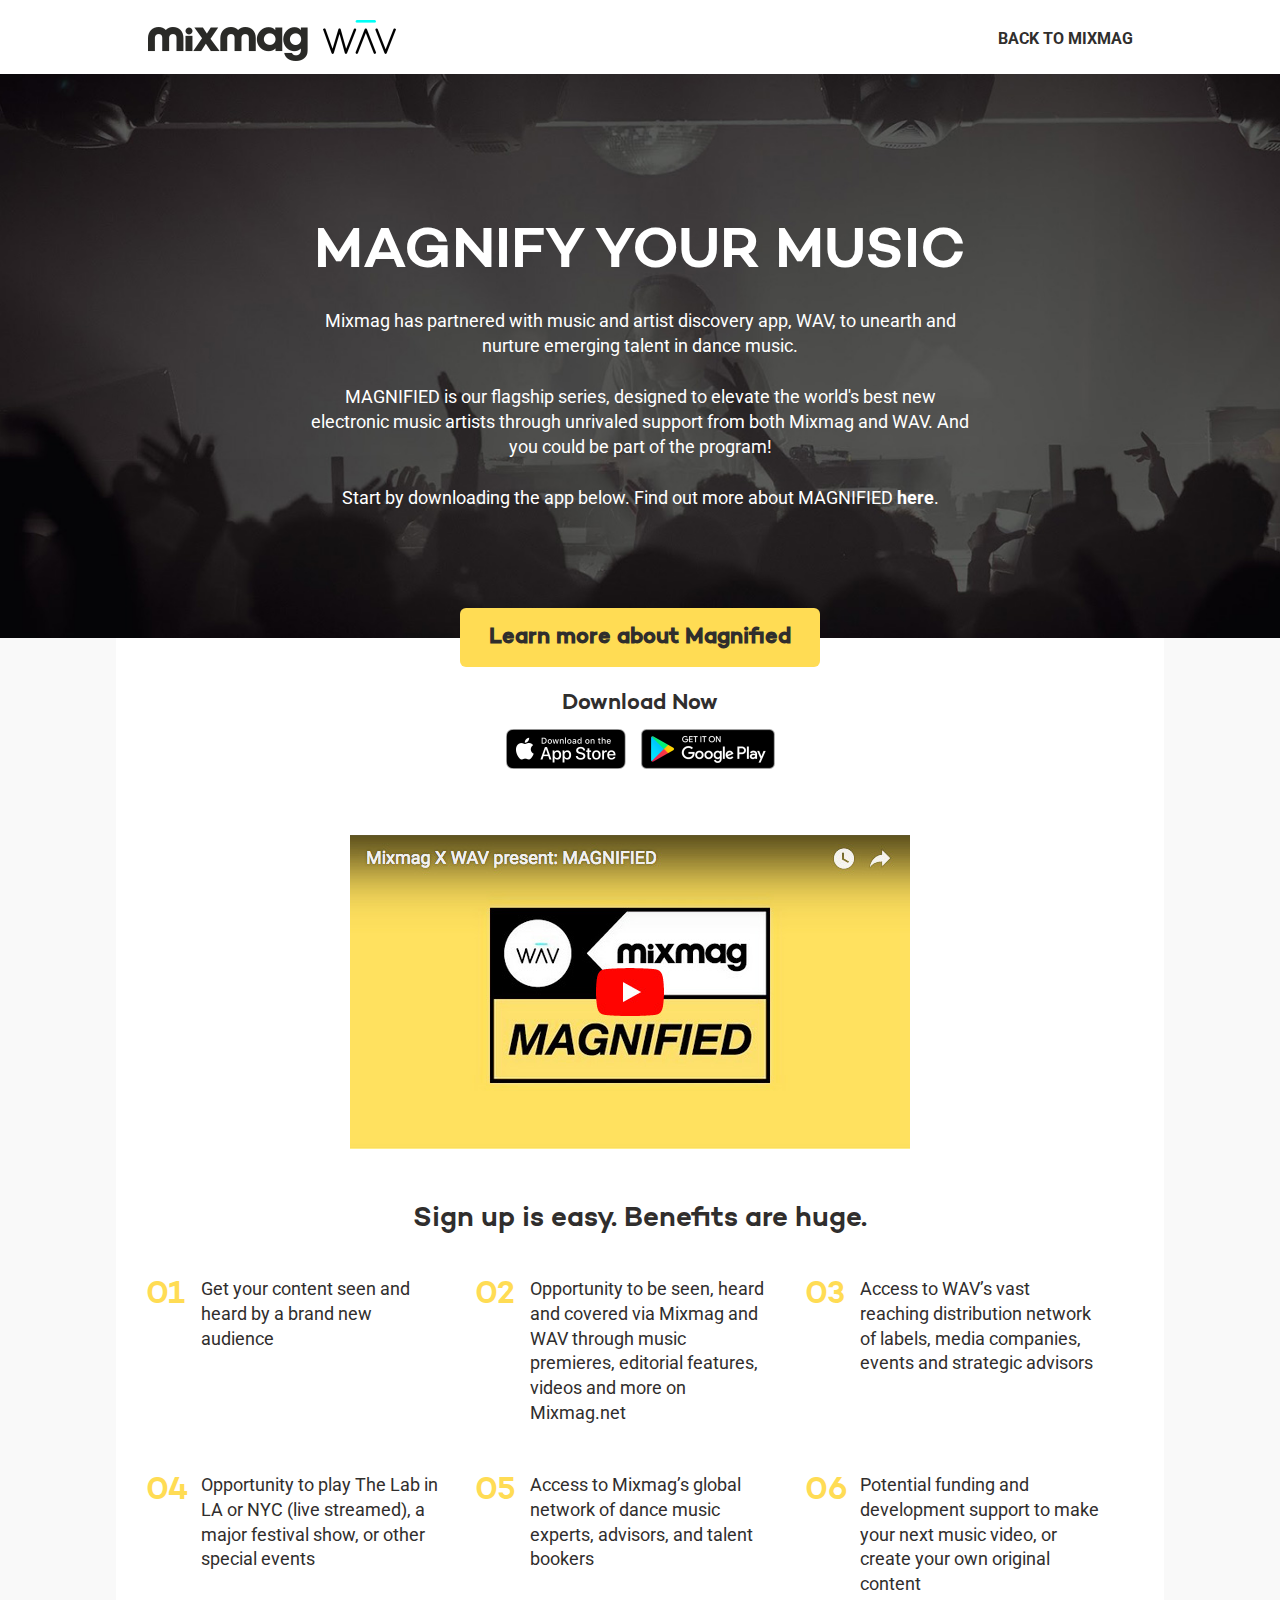
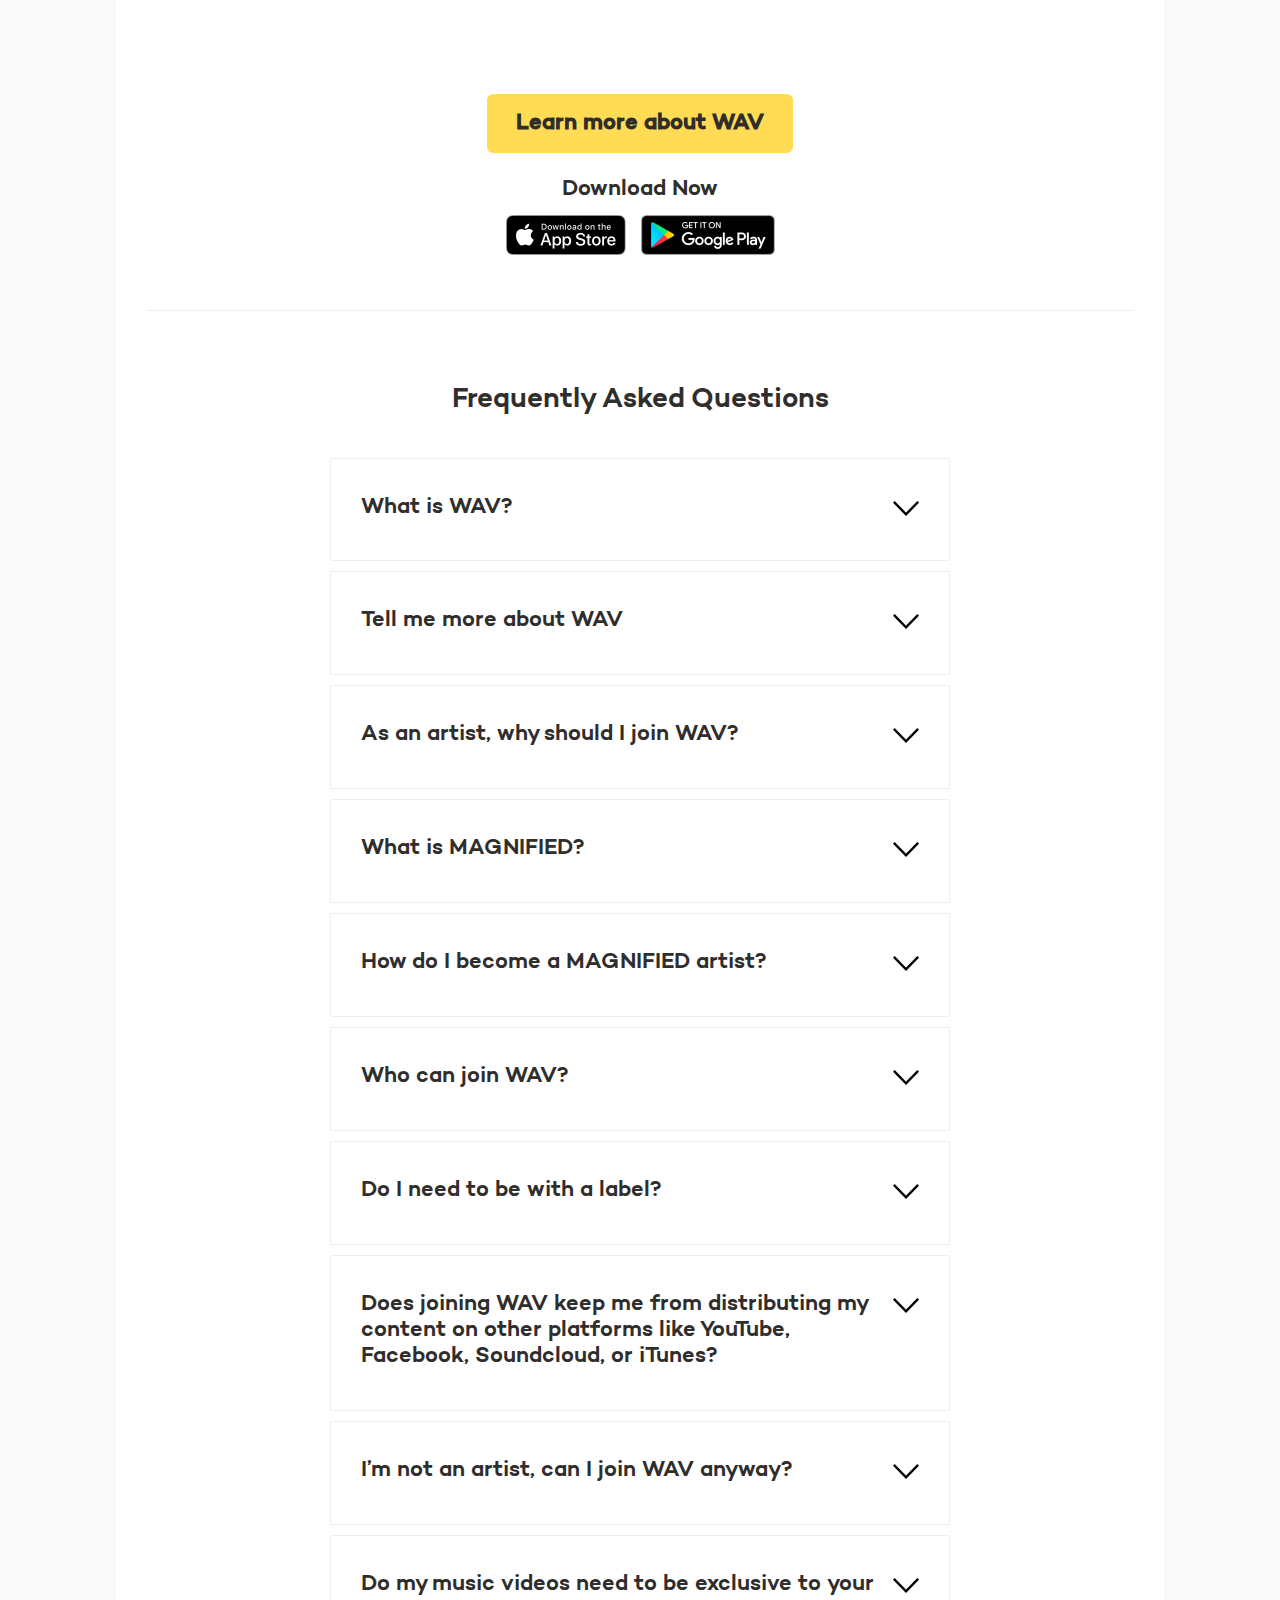
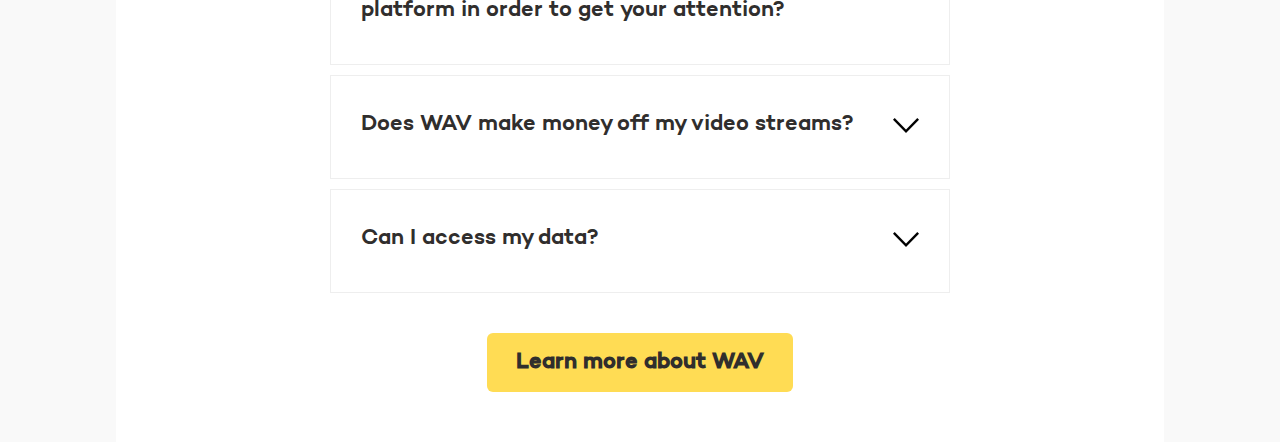
==== commit c7fede3d: "Update index.html" ====
--- a/index.html
+++ b/index.html
@@ -36,11 +36,10 @@
 			</nav>
 			<div class="hero">
 				<article>
-					<h1 class="title">AMPLIFYING THE POTENTIAL OF EVERY MUSIC CREATOR</h1>
+					<h1 class="title">MAGNIFY YOUR MUSIC</h1>
 					<p>Mixmag has partnered with music and artist discovery app, WAV, to unearth and nurture emerging talent in dance music.</p>
 					<p>MAGNIFIED is our flagship series, designed to elevate the world's best new electronic music artists through unrivaled support from both Mixmag and WAV.  And you could be part of the program!</p>
-					<p>Start by downloading the app below.</p>
-          <p>Find out more about MAGNIFIED <a href="https://mixmag.net/feature/magnified-helping-artists-shape-the-future-of-dance-music" target="_blank">here</a>.</p>
+					<p>Start by downloading the app below. Find out more about MAGNIFIED <a href="https://mixmag.net/feature/magnified-program-competition-terms-and-conditions" target="_blank">here</a>.</p>
 				</article>
 			</div>
 		</header>
@@ -48,7 +47,7 @@
 		<section>
 			<div class="dl first">
 				<div class="cta">
-					<a href="http://wav.media/event/conversion/mixmag" target="_blank" class="">Learn more about WAV</a>
+					<a href="https://mixmag.net/feature/magnified-program-competition-terms-and-conditions" target="_blank" class="">Learn more about Magnified</a>
 				</div>
 				<span>Download Now</span>
 				<div>
@@ -149,7 +148,7 @@
 							<i><span class="screenreader">toggle</span></i>
 						</div>
 						<div class="accordion-content">
-							<p>To become eligible for MAGNIFIED selection is easy. Just download the WAV app for free and sign up as an artist here: <a href="http://wav.mixmag.net">wav.mixmag.net</a></p>
+							<p>To become eligible for MAGNIFIED selection is easy. Just download the WAV app for free and sign up as an artist <a href="http://www.wav.media/event/conversion/mixmag">here</a></p>
 							<p>Then just start uploading content – including mixes, tracks, videos and more – for the public and the Mixmag and WAV team of experts to see.</p>
 							<p>The two artists who impress judges the most will be selected before the end of 2018 and reap the rewards very soon after that. Time to magnify your music. Find out how, here</p>
 						</div>
